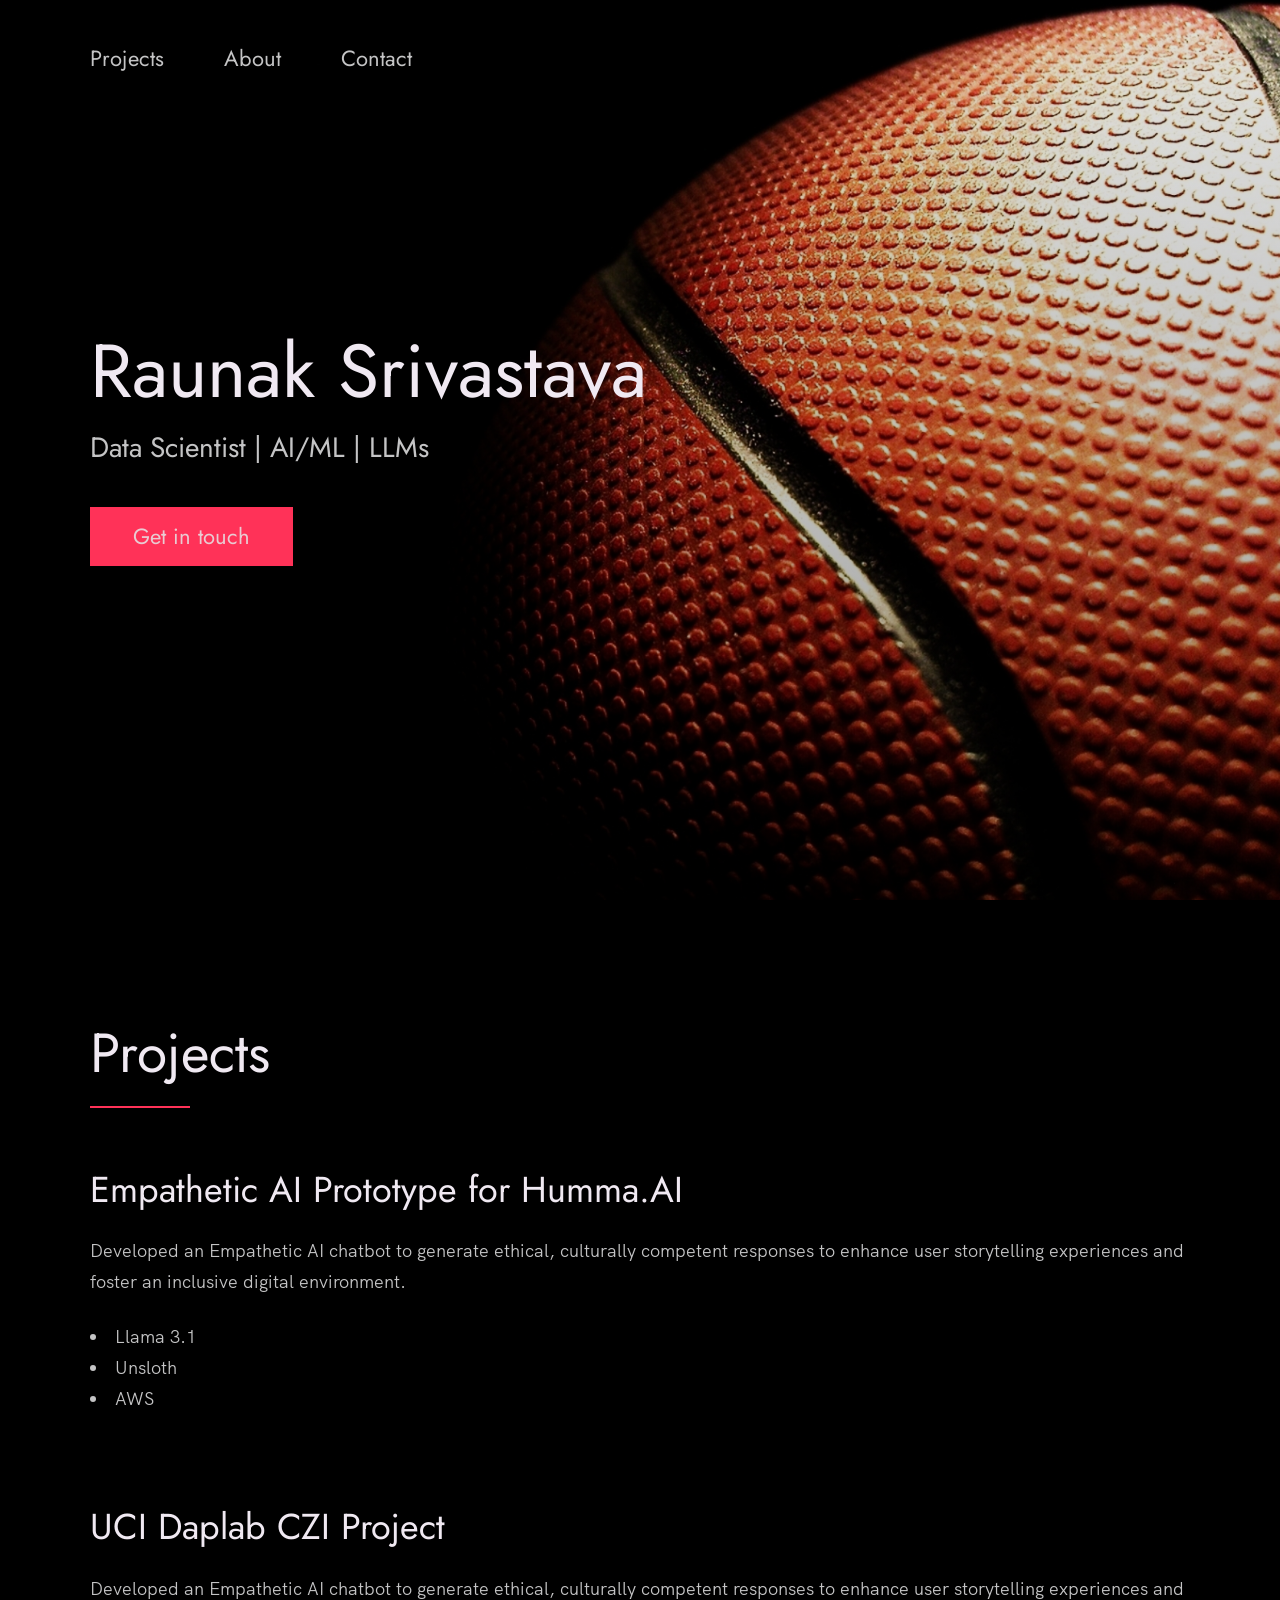
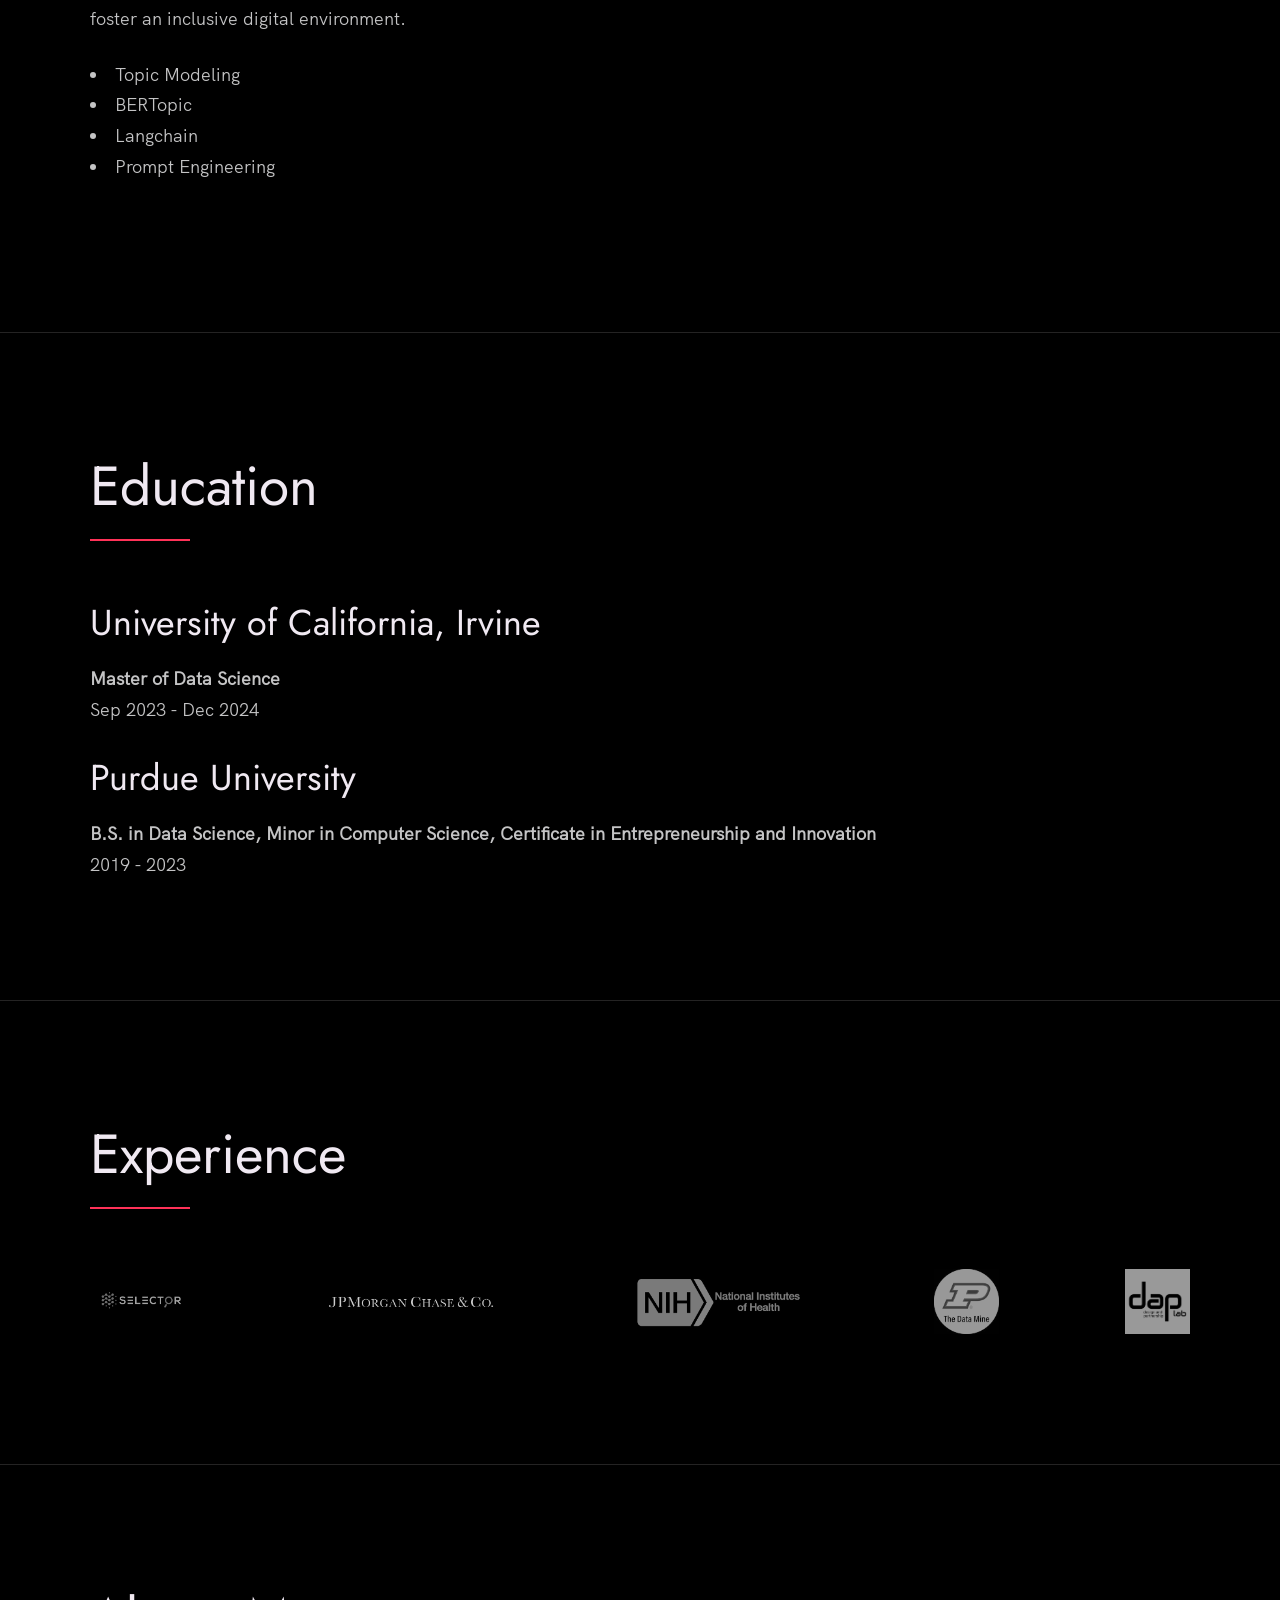
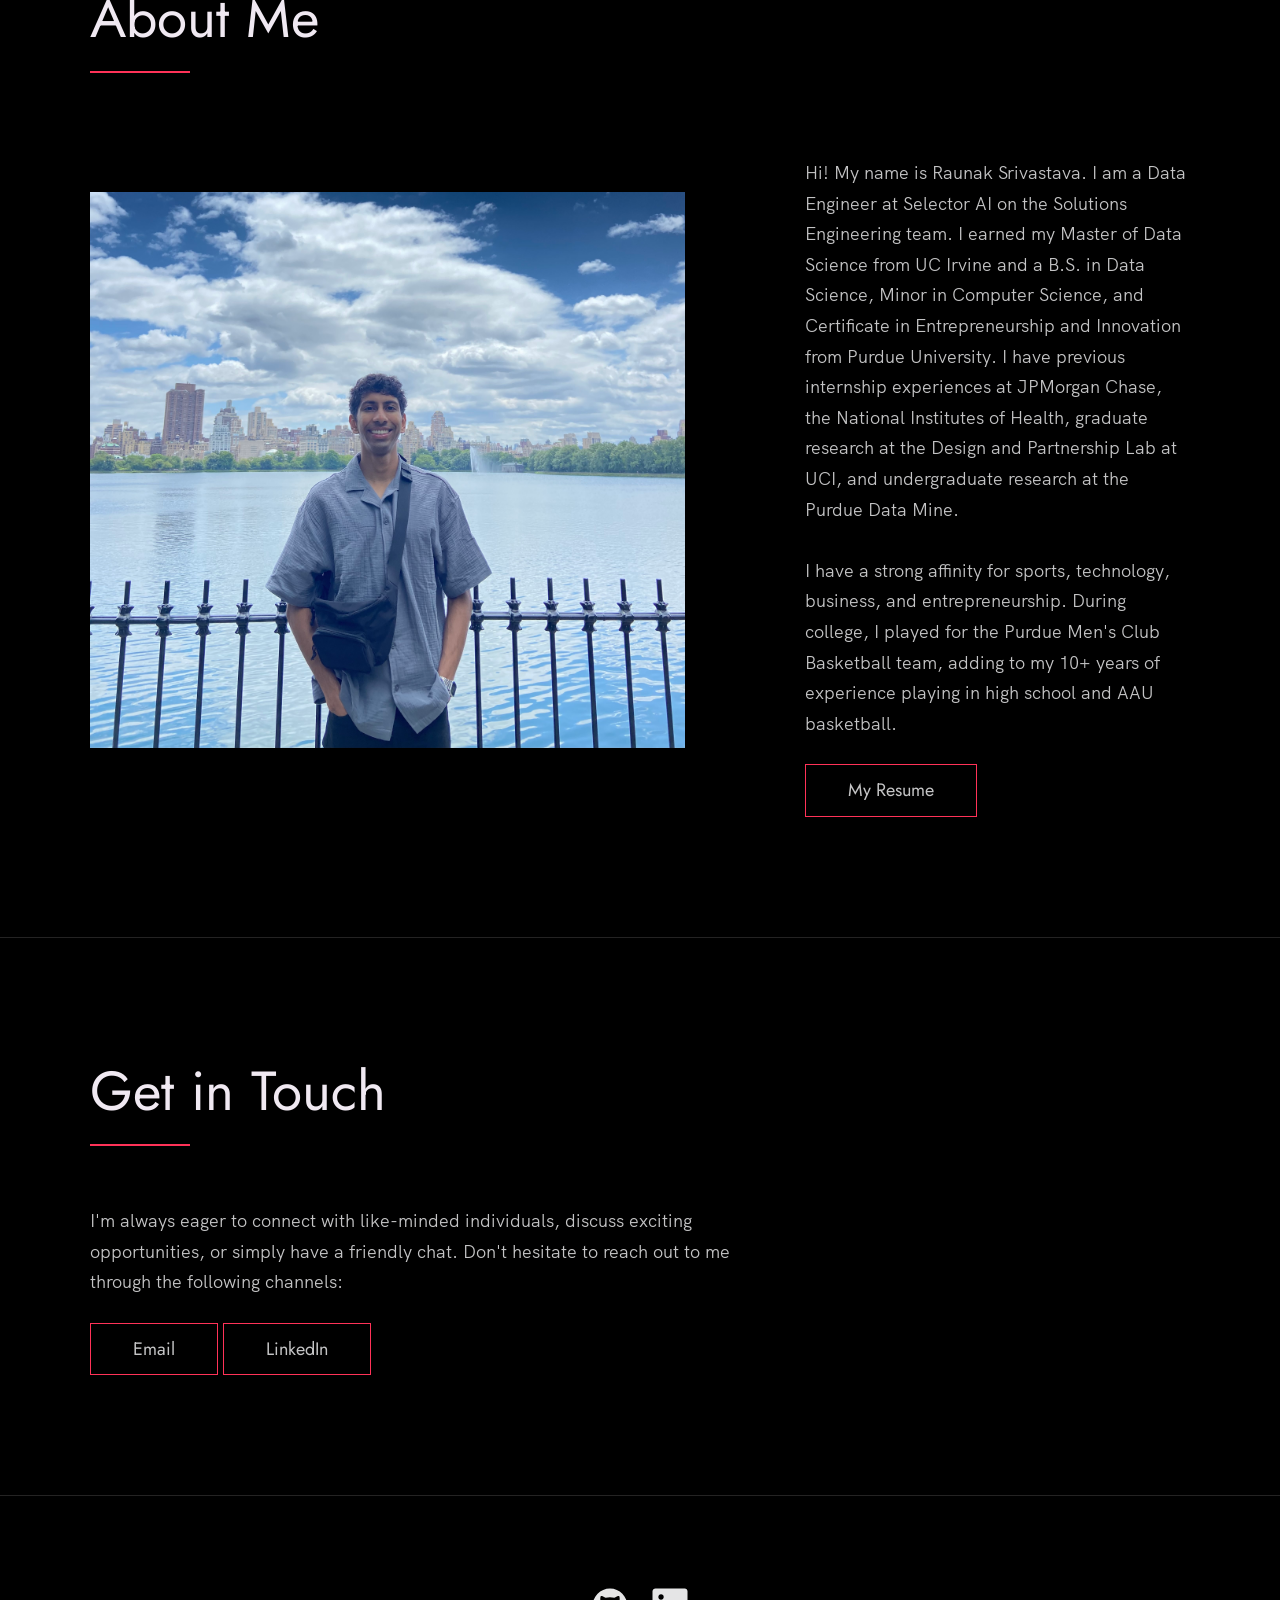
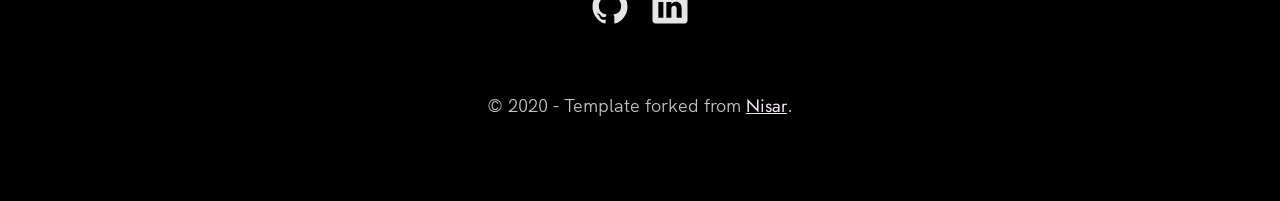
==== index.html @ fc8bb1bf "formatting" ====
<!DOCTYPE html>
<html lang="en">

<head>
  <meta charset="UTF-8" />
  <meta name="viewport" content="width=device-width, initial-scale=1.0" />
  <link rel="shortcut icon" type="image/png" href="./images/websitelogo.png" />

  <!-Put your site title here -->

  <title>
    Raunak Srivastava | Data Scientist
  </title>

  <meta name="description" content="Add small description of yourslef.">
  <!-- Add some coding keywords below, Ex: (React, CSS etc) -->
  <meta name="keywords" content="Put your name, skills and some coding keywords" />
  <link rel="stylesheet" href="index.css" />
</head>

<body>

  <!-- ***** Header ***** -->

  <header class="header" role="banner" id="top">
    <div class="row">
      <nav class="nav" role="navigation">
        <ul class="nav__items">
          <li class="nav__item">
            <a href="#projects" class="nav__link">Projects</a>
          </li>
          <li class="nav__item">
            <a href="#about" class="nav__link">About</a>
          </li>
          <li class="nav__item">
            <a href="#contact" class="nav__link">Contact</a>
          </li>
        </ul>
      </nav>
    </div>
    <div class="header__text-box row">
      <div class="header__text">
        <h1 class="heading-primary">
          <!-- Replace the following name with your name -->
          <span>Raunak Srivastava</span>
        </h1>
        <!-- Put a small paragraph about yourself -->
        <p>Data Scientist | AI/ML | LLMs</p>
        <a href="#contact" class="btn btn--pink">Get in touch</a>
      </div>
    </div>
  </header>

  <main role="main">

    <!-- ***** Projects ***** -->

    <section class="projects" id="projects">
      <div class="row">
        <h2>Projects</h2>
        <h3>Empathetic AI Prototype for Humma.AI</h3>
        <p>
          Developed an Empathetic AI chatbot to generate ethical, culturally competent responses 
          to enhance user storytelling experiences and foster an inclusive digital environment.
        </p>
        <ul class="work__list">
          <li>Llama 3.1</li>
          <li>Unsloth</li>
          <li>AWS</li>
        </ul>
        <br>
        <br>
        <h3>UCI Daplab CZI Project</h3>
        <p>
          Developed an Empathetic AI chatbot to generate ethical, culturally competent responses 
          to enhance user storytelling experiences and foster an inclusive digital environment.
        </p>
        <ul class="work__list">
          <li>Topic Modeling</li>
          <li>BERTopic</li>
          <li>Langchain</li>
          <li>Prompt Engineering</li>
        </ul>
      </div>
    </section>

        <!-- <div class="work__boxes">

          <!-- Each div with the work__box class is a project.
<!-- 
          <div class="work__box">
            <div class="work__text">
              <h3>Empathetic AI Prototype for Humma.AI</h3>
              <p>
                Extract and analyze themes in student survey responses using topic modeling in order for teachers to gain insight
                on student progress, develop targeted instructional strategies, and provide interdisciplinary learning opportunities.
                <br>
                <br>
                Partnership between UCI Design and Partnership Lab, Chan Zuckerberg Foundation, and the Anaheim Unified School District
              </p>
              <ul class="work__list">
                <li>Topic Modeling</li>
                <li>BERTopic</li>
                <li>Langchain</li>
                <li>Prompt Engineering</li>
              </ul>

              <div class="work__links">
                <a href="https://github.com/srivastavaraunak/creditcardfraudanalysis" target="_blank" class="link__text">
                  View<span>&rarr;</span>
                </a>
                <a href="https://github.com/srivastavaraunak/creditcardfraudanalysis" title="View Source Code" target="_blank">
                  <img src="./images/github.svg" class="work__code" alt="GitHub">
                </a>
              </div>
            </div>
            <div class="work__image-box">
              <a href="https://github.com/srivastavaraunak/creditcardfraudanalysis/blob/main/credit%20card%20fraud%20case%20study.pdf"
                 title="Click to View Full Case Study" target="_blank">
                <img src="./images/casestudy1.JPG" class="work__image" alt="Project 1" />
              </a>

            </div>
            <!-- <div class="work__image-box">
            </div>
          </div>

          <div class="work__box">
            <div class="work__text">
              <h3>UCI Daplab CZI Project</h3>
              <p>
                Extract and analyze themes in student survey responses using topic modeling in order for teachers to gain insight
                on student progress, develop targeted instructional strategies, and provide interdisciplinary learning opportunities.
                <br> Partnership between UCI Design and Partnership Lab, Chan Zuckerberg Foundation, and the Anaheim Unified School District
              </p>
              <ul class="work__list">
                <li>Topic Modeling</li>
                <li>BERTopic</li>
                <li>Langchain</li>
                <li>Prompt Engineering</li>
              </ul> -->
<!-- 
              <div class="work__links">
                <a href="https://github.com/srivastavaraunak/ecommercesentimentanalysis" class="link__text">
                  View<span>&rarr;</span>
                </a>
                <a href="https://github.com/srivastavaraunak/ecommercesentimentanalysis">
                  <img src="./images/github.svg" class="work__code" title="View Source Code" alt="GitHub">
                </a>
              </div>
            </div>
            <div class="work__image-box">
              <a href="https://github.com/srivastavaraunak/ecommercesentimentanalysis" title="Click to View Full Analysis" target="_blank">
                <img src="./images/ecommercedash.PNG" class="work__image" alt="Project 1" />
              </a>
            </div> -->
          <!-- </div>
        </div> 
      </div>
    </section>
  -->

    <!-- ***** Clients ***** -->

    <section class="education" id="education">
      <div class="row">
        <h2>Education</h2>
        <h3>
          University of California, Irvine
        </h3>
        <h4>Master of Data Science</h4>
        Sep 2023 - Dec 2024
        <br>
        <br>
        <h3>
          Purdue University
        </h3>
        <h4>B.S. in Data Science, Minor in Computer Science, Certificate in Entrepreneurship and Innovation</h4>
        2019 - 2023
      </div>
    </section>

    <!-- ***** Experience ***** -->

    <section class="experience" id="experience">
      <div class="row">
        <h2>Experience</h2>
        <div class="client__logos">
          <!-- Add logos of the clients or companies you'have worked with. -->
          <a href="https://www.selector.ai/" title="View Site" target="_blank">
            <img src="./images/Selector-Logo.png" class="client__logo" alt="Selector AI" />
          </a>

          <a href="https://www.jpmorganchase.com/" title="View Site" target="_blank">
            <img src="./images/jpmc.png" class="client__logo" alt="JPMorgan Chase" />
          </a>

          <a href="https://www.nih.gov/" title="View Site" target="_blank">
            <img src="./images/nih.jpg" class="client__logo" alt="NIH" />
          </a>

          <a href="https://datamine.purdue.edu/" title="View Site" target="_blank">
            <img src="./images/dataminepurdue_logo.jfif" class="client__logo" alt="Purdue Data Mine" />
          </a>

          <a href="https://www.daplab.education.uci.edu/" title="View Site" target="_blank">
            <img src="./images/daplab_blue.png" class="client__logo" alt="daplab" />
          </a>
        </div>
      </div>
    </section>

    <!-- ***** About ***** -->

    <section class="about" id="about">
      <div class="row">
        <h2>About Me</h2>
        <div class="about__content">
          <div class="about__text">
            <!-- Replace the below paragraph with info about yourself -->
            <p>
              Hi! My name is Raunak Srivastava. I am a Data Engineer at Selector AI on the Solutions Engineering team.
              I earned my Master of Data Science from UC Irvine and a B.S. in Data Science, Minor in Computer Science,
              and Certificate in Entrepreneurship and Innovation from Purdue University. I have previous internship experiences at JPMorgan Chase, the
              National Institutes of Health, graduate research at the Design and Partnership Lab at UCI, and undergraduate research at the Purdue Data Mine. <br><br> 
              I have a strong affinity for sports, technology, business, and entrepreneurship. 
              During college, I played for the Purdue Men's Club Basketball team, adding to my 10+ years of experience playing in high school and AAU basketball.
            </p>
            <!-- Provide a link to your resume -->
            <a href="./images/raunaksrivastavaresume.pdf" class="btn">My Resume</a>
          </div>

          <div class="about__photo-container">
            <!-- Add a nice photo of yourself -->
            <img class="about__photo" src="./images/IMG_1564 (1).jpg" alt="" />
          </div>
        </div>
      </div>
    </section>
  </main>

  <!-- ***** Contact ***** -->

  <section class="contact" id="contact">
    <div class="row">
      <h2>Get in Touch</h2>
      <div class="contact__info">
        <p>
          I'm always eager to connect with like-minded individuals, discuss exciting opportunities, or simply have a friendly chat.
          Don't hesitate to reach out to me through the following channels:
        </p>
        <!-- Replace the email with yours -->
        <a href="mailto:raunaksrivastava001@gmail.com" title="raunaksrivastava001@gmail.com" class="btn">Email</a>
        <a href="https://www.linkedin.com/in/srivastavaraunak/" class="btn">LinkedIn</a>
      </div>
    </div>
  </section>

  <!-- ***** Footer ***** -->

  <footer role="contentinfo" class="footer">
    <div class="row">
      <!-- Update the links to point to your accounts -->
      <ul class="footer__social-links">
        <li class="footer__social-link-item">
          <a href="https://github.com/srivastavaraunak" title="Link to Github Profile">
            <img src="./images/github.svg" class="footer__social-image" alt="Github">
          </a>
        </li>
        <li class="footer__social-link-item">
          <a href="https://www.linkedin.com/in/srivastavaraunak/">
            <img src="./images/linkedin.svg" title="Link to Linkedin Profile" class="footer__social-image" alt="Linkedin">
          </a>
        </li>
      </ul>

      <!-- If you give me some credit by keeping the below paragraph, will be huge for me 😊 Thanks. -->
      <p>
        &copy; 2020 - Template forked from <a href="https://nisar.dev" class="link">Nisar</a>.
      </p>
      <div class="footer__github-buttons">
        <iframe
          src="https://ghbtns.com/github-btn.html?user=nisarhassan12&repo=portfolio-template&type=watch&count=true"
          frameborder="0" scrolling="0" width="170" height="20" title="Watch Portfolio Template on GitHub">
        </iframe>
      </div>
    </div>
  </footer>

  <a href="#top" class="back-to-top" title="Back to Top">
    <img src="./images/arrow-up.svg" alt="Back to Top" class="back-to-top__image"/>
  </a>
  <script src="./index.js"></script>
</body>

</html>
---- index.css ----
/* --------------------------------------- */
/* ----- Basic Setup ----- */
/* --------------------------------------- */

@font-face {
    font-family: 'Hk Grotesk';
    font-style: normal;
    font-weight: 400;
    src: url('./fonts/HKGrotesk-Regular.woff') format('woff');
}

@font-face {
    font-family: 'Jost';
    font-style: normal;
    font-weight: 400;
    src: url('./fonts/Jost-Regular.ttf') format('woff');
}

* {
    margin: 0;
    padding: 0;
    box-sizing: inherit;
}

:root {
    --font-size-small: 1.8rem;
    --font-size-normal: 2.2rem;
    --font-size-medium: 2.8rem;
    --font-size-medium-1: 3.6rem;
    --font-size-large: 5.5rem;
    --font-size-huge: 7.5rem;
    --font-stack: 'Hk Grotesk', sans-serif;

    --line-height-normal: 1.7;
    --line-height-small: 1.2;

    --black: #000;
    --pink: #ff3258;
    --white: #f0e9f2;
    --white-1: #e5e5e6da;


    --container-max-width: 1180px;
    --container-normal-width: 800px;
    --container-medium-width: 700px; 
    --container-small-width: 500px;

    --gutter-huge: 12rem;
    --gutter-medium: 6rem;
    --gutter-normal: 3rem;
    --gutter-small-1: 2.5rem;
    --gutter-small: 2rem;

    --border-light: 1px solid rgb(36, 35, 35);
}

html {
    font-size: 62.5%; /* (16/10)*100 = 62.5% => 1rem = 10px */
    box-sizing: border-box;
    scroll-behavior: smooth;
}

@media(max-width: 1000px) {
    html {
        font-size: 52%;
    }
}

body {
    font-size: var(--font-size-small);
    font-family: var(--font-stack);
    font-weight: 400;
    color: var(--white-1);
    line-height: var(--line-height-normal);
    background: var(--black);
    overflow-x: hidden;
}

.row {
    max-width: var(--container-max-width);
    margin: 0 auto;
}

@media(max-width: 1340px) {
    .row {
        max-width: 1100px;
    }
}

@media(max-width: 1240px) {
    .row {
        padding: 0 var(--gutter-medium);
    }
}

@media(max-width: 600px) {
    .row {
        padding: 0 var(--gutter-normal);
    }
}

@media(max-width: 600px) {
    .row {
        padding: 0 var(--gutter-small);
    }
}

section {
    padding: var(--gutter-huge) 0;
    border-bottom: var(--border-light);
}

img {
    object-fit: contain;
    max-width: 100%;
}

/* --------------------------------------- */
/* ----- Headlines and Paragraphs ----- */
/* --------------------------------------- */

h1,
h2,
h3 {
    font-family: 'Jost', sans-serif;
    font-weight: 400;
    line-height: var(--line-height-small);
    color: var(--white);
}

.heading-primary {
    line-height: 1;
    font-size: var(--font-size-huge);
    font-weight: 400;
}

@media(max-width: 900px) {
    .heading-primary {
        font-size: 6.5rem;
    }
}

h2 {
    font-size: var(--font-size-large);
    margin-bottom: var(--gutter-medium);
}

h2::after {
    content: '';
    display: block;
    height: 2px;
    width: 10rem;
    background: var(--pink);
    margin: var(--gutter-small) 0;
}

h3 {
    font-size: var(--font-size-medium-1);
    margin-bottom: var(--gutter-small);
}

@media(max-width: 500px) {
    .heading-primary {
        font-size: var(--font-size-large);
    }

    h2 {
        font-size: var(--font-size-medium-1);
    }

    h3 {
        font-size: var(--font-size-medium);
    }
}

p {
    margin: var(--gutter-small-1) 0;
}

@media(max-width: 900px) {
    p { 
        max-width: var(--container-small-width);
    }
}

/* --------------------------------------- */
/* ----- Buttons and Links ----- */
/* --------------------------------------- */

a {
    color: var(--white);
    font-weight: 400;
    font-family: 'Jost', sans-serif;
    transition: all .2s;
    outline: 2px solid transparent;
}

::-moz-focus-inner {
    border: 0;
}

button:focus,
a:focus {
    outline: 2px solid var(--pink);
}

body:not(.user-is-tabbing) button:focus,
body:not(.user-is-tabbing) a:focus {
    outline: none;
}

.link:hover {
    color: var(--pink);
}

.btn {
    position: relative;
    display: inline-block;
    padding: 1rem 4.2rem;
    text-decoration: none;
    color: inherit;
    border: 1px solid  var(--pink);
    font-weight: 400;
}

.btn:focus {
    outline: none;
}

.btn::after {
    content: '';
    display: block;
    position: absolute;
    top: 0;
    left: 0;
    right: 100%;
    background: var(--white);
    height: 100%;
    z-index: -1;
    transition: all 0.2s cubic-bezier(1, 0.68, 0.16, 0.9);
}

.btn:hover::after,
.btn:focus::after {
    right: 0;
    background: var(--pink);
}

.btn--pink {
    background: var(--pink);
    transition: all 0.2s;
}

.btn--pink::after {
    display: none;
}

.btn--pink:hover,
.btn--pink:focus {
    background: transparent;
}

.link__text {
    position: relative;
    display: inline-block;
    padding: .6rem;
    color: inherit;
    text-decoration: none;
    border-bottom: 1px solid var(--pink);
}

.link__text::after {
    content: '';
    display: block;
    position: absolute;
    top: 0;
    left: 0;
    right: 100%;
    background: var(--white);
    height: 100%;
    z-index: -1;
    transition: all 0.2s cubic-bezier(1, 0.68, 0.16, 0.9);
}

.link__text:focus {
    outline: none;
}

.link__text:hover::after,
.link__text:focus:after {
    right: 0;
    background: var(--pink);
}

.link__text span {
    padding-left: 1rem;
    font-family: sans-serif;
}

/* ----- Back to Top ----- */

.back-to-top {
    position: fixed;
    bottom: 4rem;
    right: 4rem;
    display: flex;
    justify-content: center;
    align-items: center;
    height: 5.5rem;
    width: 5.5rem;
    background-color: var(--pink);
    border-radius: 50%;
    z-index: 10;
    visibility: hidden;
    transition: all .4s;
}

.back-to-top__image {
    height: 70%;
}

@media(max-width: 900px) {
    .back-to-top {
        right: 2rem;
    }
}

@media(max-width: 500px) {
    .back-to-top {
        right: 1rem;
    }
}

/* --------------------------------------- */
/* ----- Navigation ----- */
/* --------------------------------------- */

.nav {
    display: flex;
    justify-content: space-between;
    align-items: center;
    padding: var(--gutter-normal) 0;
}

.nav__items {
    display: flex;
    list-style: none;
}

.nav__item:not(:last-child) {
    margin-right: var(--gutter-medium);
}

@media(max-width: 500px) {
    .nav {
        justify-content: center;
    }
}

@media(max-width: 400px) {
    .nav__item:not(:last-child) {
        margin-right: var(--gutter-normal);
    }
}

@media(max-width: 300px) {
    .nav {
        font-size: var(--font-size-small);
    }
}

.nav__link {
    position: relative;
    display: inline-block;
    padding: 1rem 0;
    text-decoration: none;
    color: inherit;
    transition: all .2s;
}

.nav__link::after {
    content: '';
    position: absolute;
    bottom: 0;
    left: 0;
    right: 100%;
    display: inline-block;
    height: 1rem;
    background: var(--white);
    transition: all 0.25s cubic-bezier(1, 0.68, 0.16, 0.9);
}

.nav__link:hover {
    color: var(--pink);
}

.nav__link:hover::after {
    right: 0;
    height: 2px;
    background: var(--pink);
}

/* --------------------------------------- */
/* ----- Header ----- */
/* --------------------------------------- */

.header {
    background: linear-gradient(rgba(0,0,0, .1), rgba(0,0,0, .4)), 
        url('./images/basketball.PNG');
    height: 100vh;
    background-size: cover;
    background-position: center;
    background-attachment: fixed;
    font-size: var(--font-size-normal);
}

.header__text {
    position: absolute;
    top: 50%;
    transform: translateY(-50%);
}

.header__text p {
    margin: 1.5rem 0 3.5rem;
    max-width: var(--container-medium-width);
    font-family: 'Jost', sans-serif;
    font-size: var(--font-size-medium);
}

@media(max-width: 500px) {
    .header {
        text-align: center;
    }

    .header__text p {
        transform: scale(.8);
    }
}

/* --------------------------------------- */
/* ----- Work ----- */
/* --------------------------------------- */

.work__box {
    display: flex;
    align-items: center;
}

@media(max-width: 900px) {
    .work__box {
        align-items: initial;
        flex-direction: column-reverse;
    }
}

.work__box:not(:last-child) {
    margin-bottom: 25rem;
}

@media(max-width: 500px) {
    .work__box:not(:last-child) {
        margin-bottom: 20rem;
    }
}

.work__links {
    display: flex;
    align-items: center;
}

.work__text {
    flex: 0 0 30%;
}

.work__list {
    /* list-style-type: square; */
    list-style-position: inside;
    margin-bottom: var(--gutter-normal);
}

.work__code {
    display: block;
    height: 3rem;
    margin-left: var(--gutter-normal);
    transition: all .3s;
}

.work__code:hover {
    transform: scale(1.2);
}

.work__image-box {
    margin-bottom: var(--gutter-normal);
}

@media(min-width: 901px) {
    .work__image-box {
        flex: 1;
        margin: 0 0 0 10rem;
    }
}

@media(max-width: 900px) {
    .work__code {
        height: 4rem;
    }
}

/* --------------------------------------- */
/* ----- Clients ----- */
/* --------------------------------------- */

.client__logos {
    display: flex;
    justify-content: space-between;
    filter: invert(100%) grayscale(100%) opacity(.8);
}

.client__logo {
    height: 6.5rem;
    max-width: 18rem;
}

@media(max-width: 1240px) {
    .client__logos {
        overflow-x: scroll;
        padding: var(--gutter-normal);
    }

    .client__logo:not(:last-of-type) {
        margin-right: var(--gutter-medium);
    }
}

/* --------------------------------------- */
/* ----- About ----- */
/* --------------------------------------- */

.about__content {
    display: flex;
    flex-direction: row-reverse;
    align-items: center;
}

@media(max-width: 900px) {
    .about__content {
        flex-direction: column-reverse;
        align-items: initial;
    }
}

.about__photo-container {
    margin-bottom: var(--gutter-normal);
}

@media(min-width: 901px) {
    .about__text {
        flex: 0 0 35%;
    }
    
    .about__photo-container {
        flex: 1;
        margin: 0 var(--gutter-huge) 0 0;
    }
}

/* --------------------------------------- */
/* ----- Contact ----- */
/* --------------------------------------- */

.contact__info {
    max-width: var(--container-medium-width);
}

/* --------------------------------------- */
/* ----- Footer ----- */
/* --------------------------------------- */

.footer {
    text-align: center;
    padding: var(--gutter-medium) 0 var(--gutter-normal);
}

.footer__social-links {
    display: flex;
    justify-content: center;
    padding: var(--gutter-normal) 0;
    list-style: none;
}

.footer__social-link-item:not(:last-of-type) {
    margin-right: var(--gutter-small);
}

.footer__social-image {
    height: 4rem;
}

.footer__github-buttons {
    display: flex;
    justify-content: center;
}

.footer__github-buttons iframe {
    height: 2.5rem;
    width: 84px;
    transform: translateY(3px);
}

@media(max-width: 500px) {
    .footer {
        padding: var(--gutter-medium) 0;
    } 
}
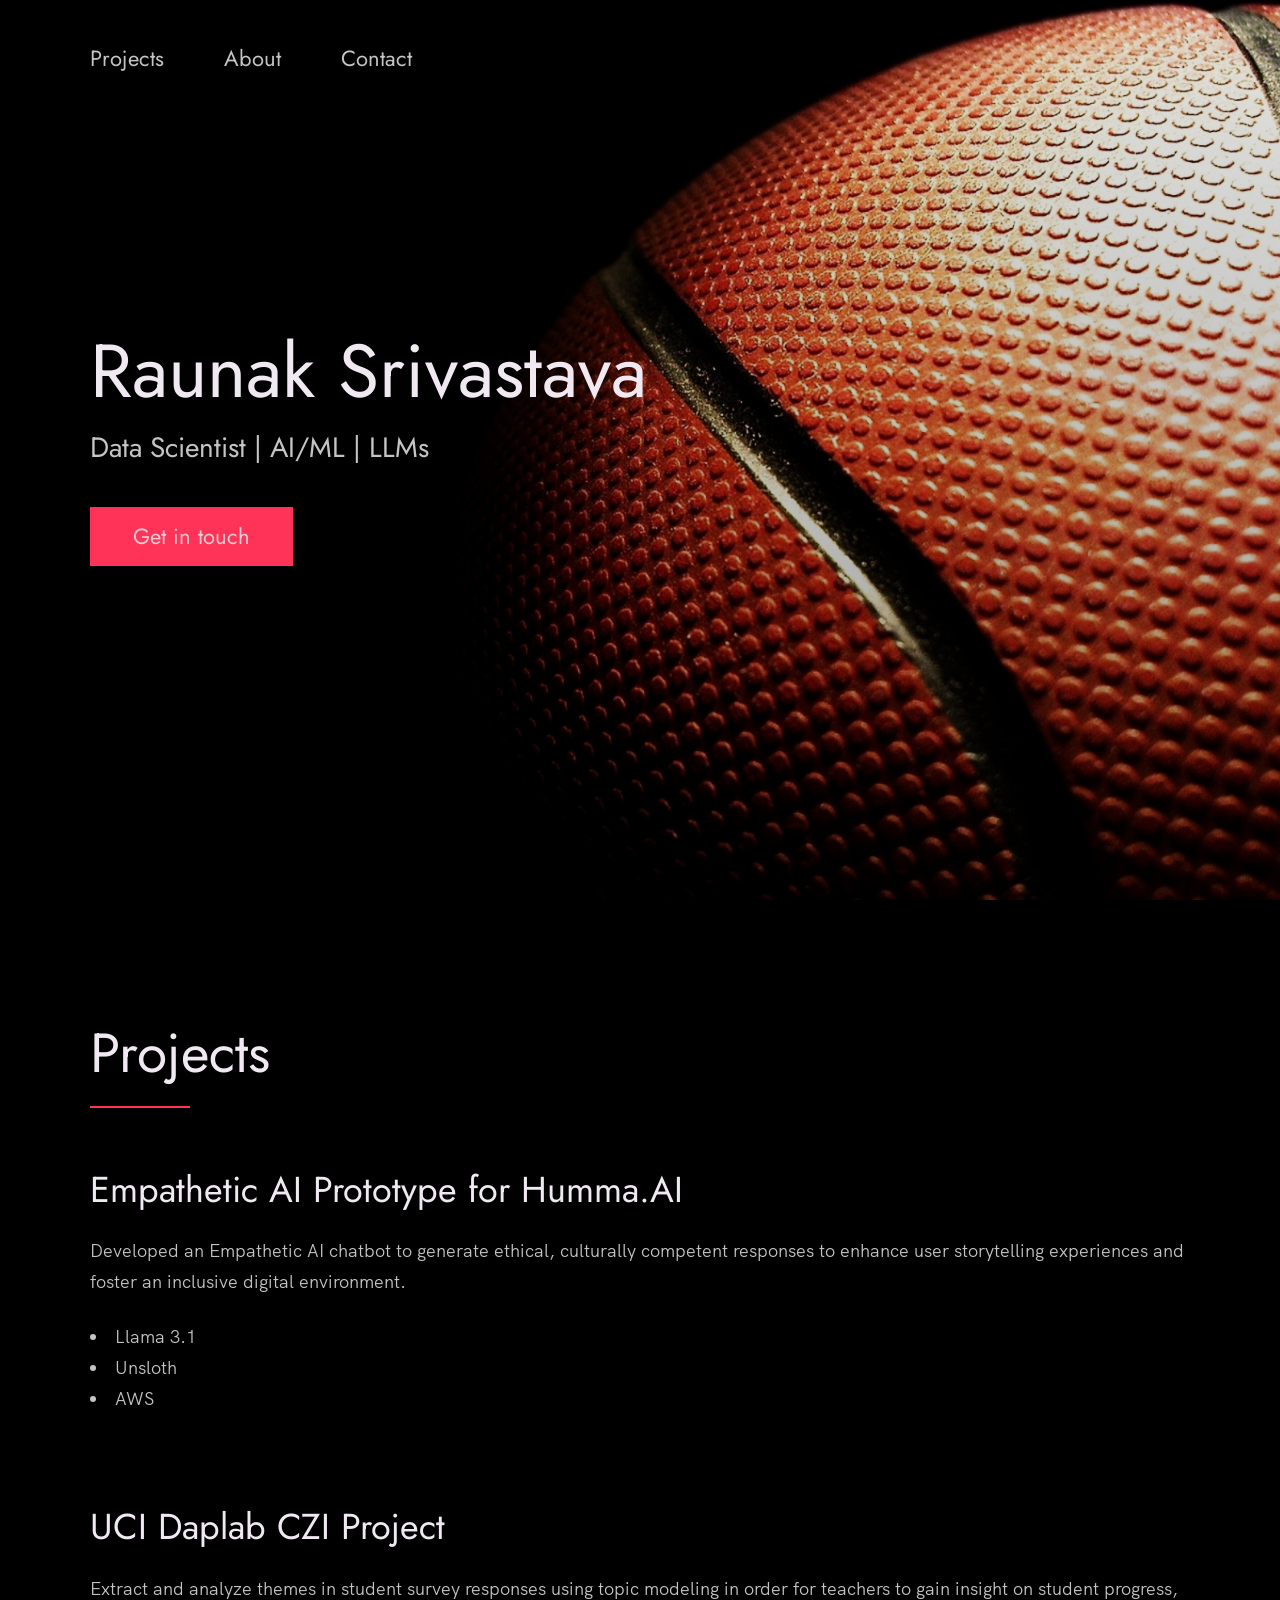
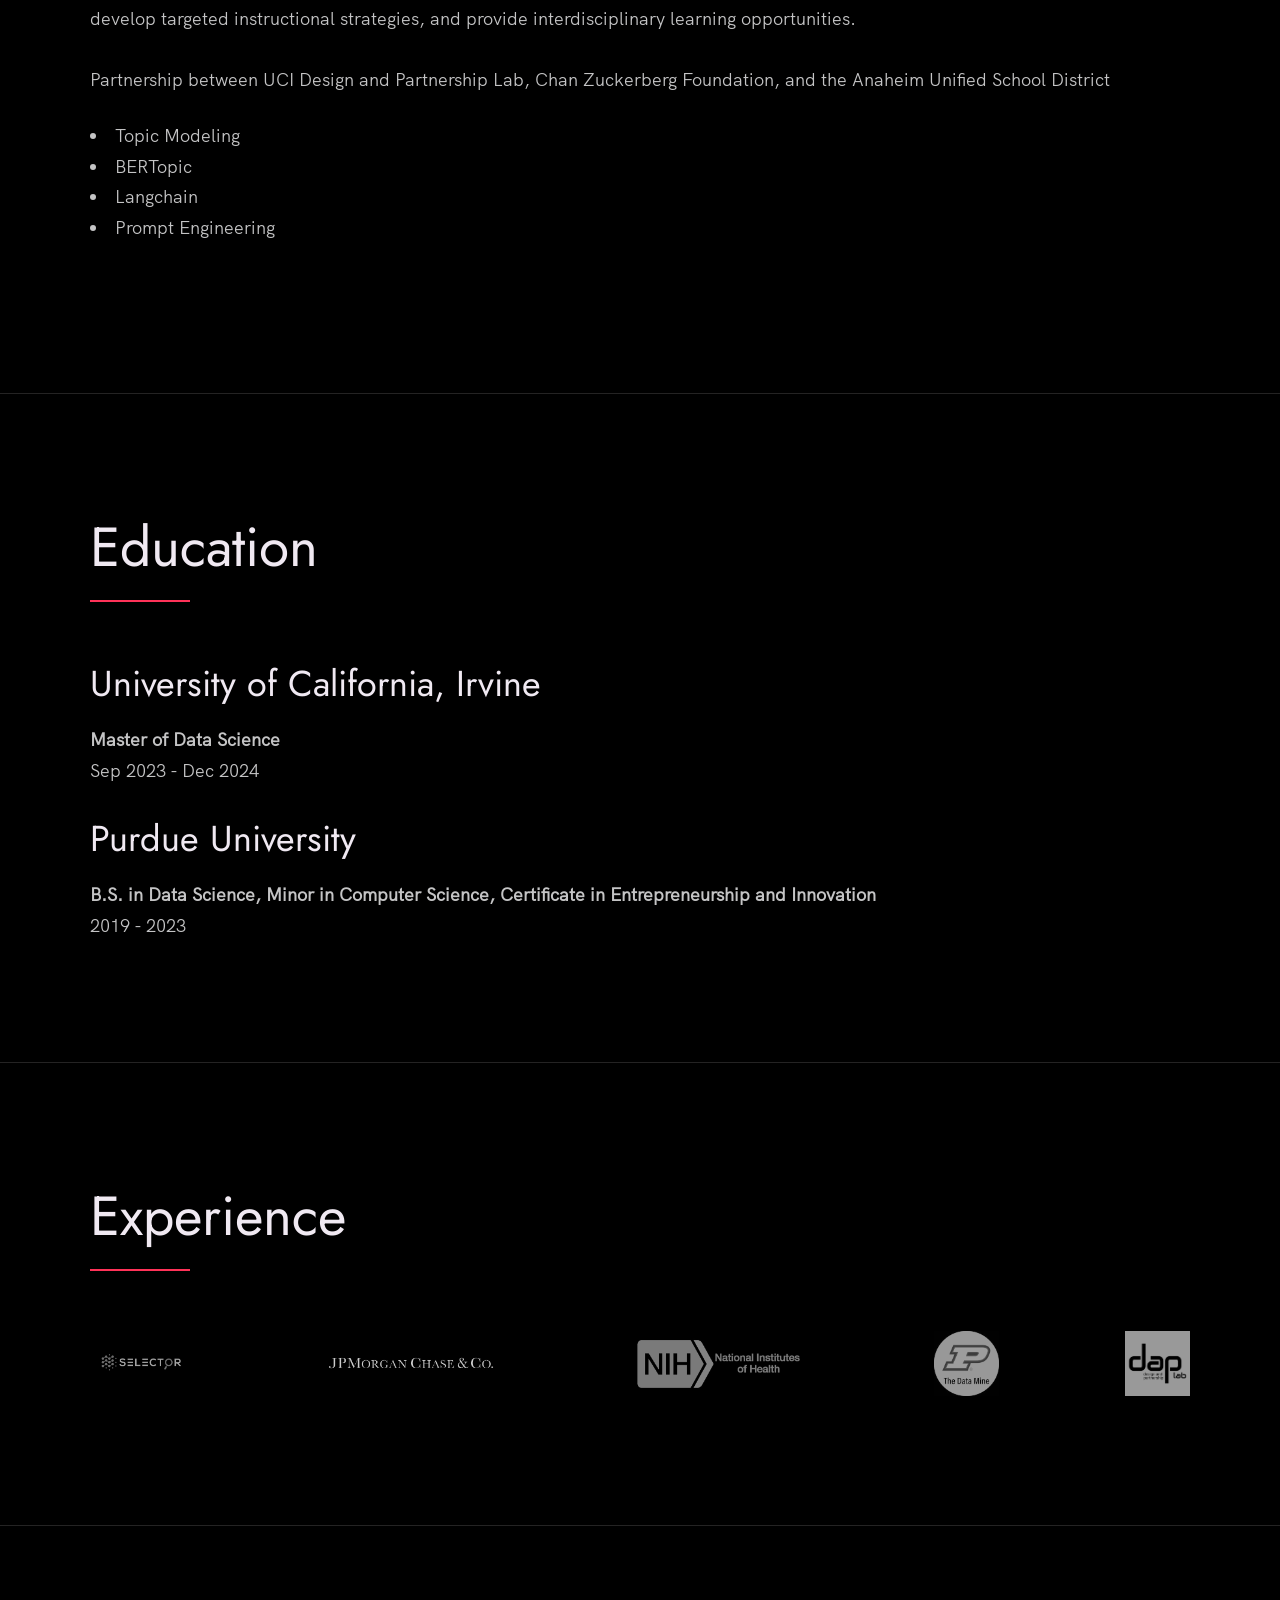
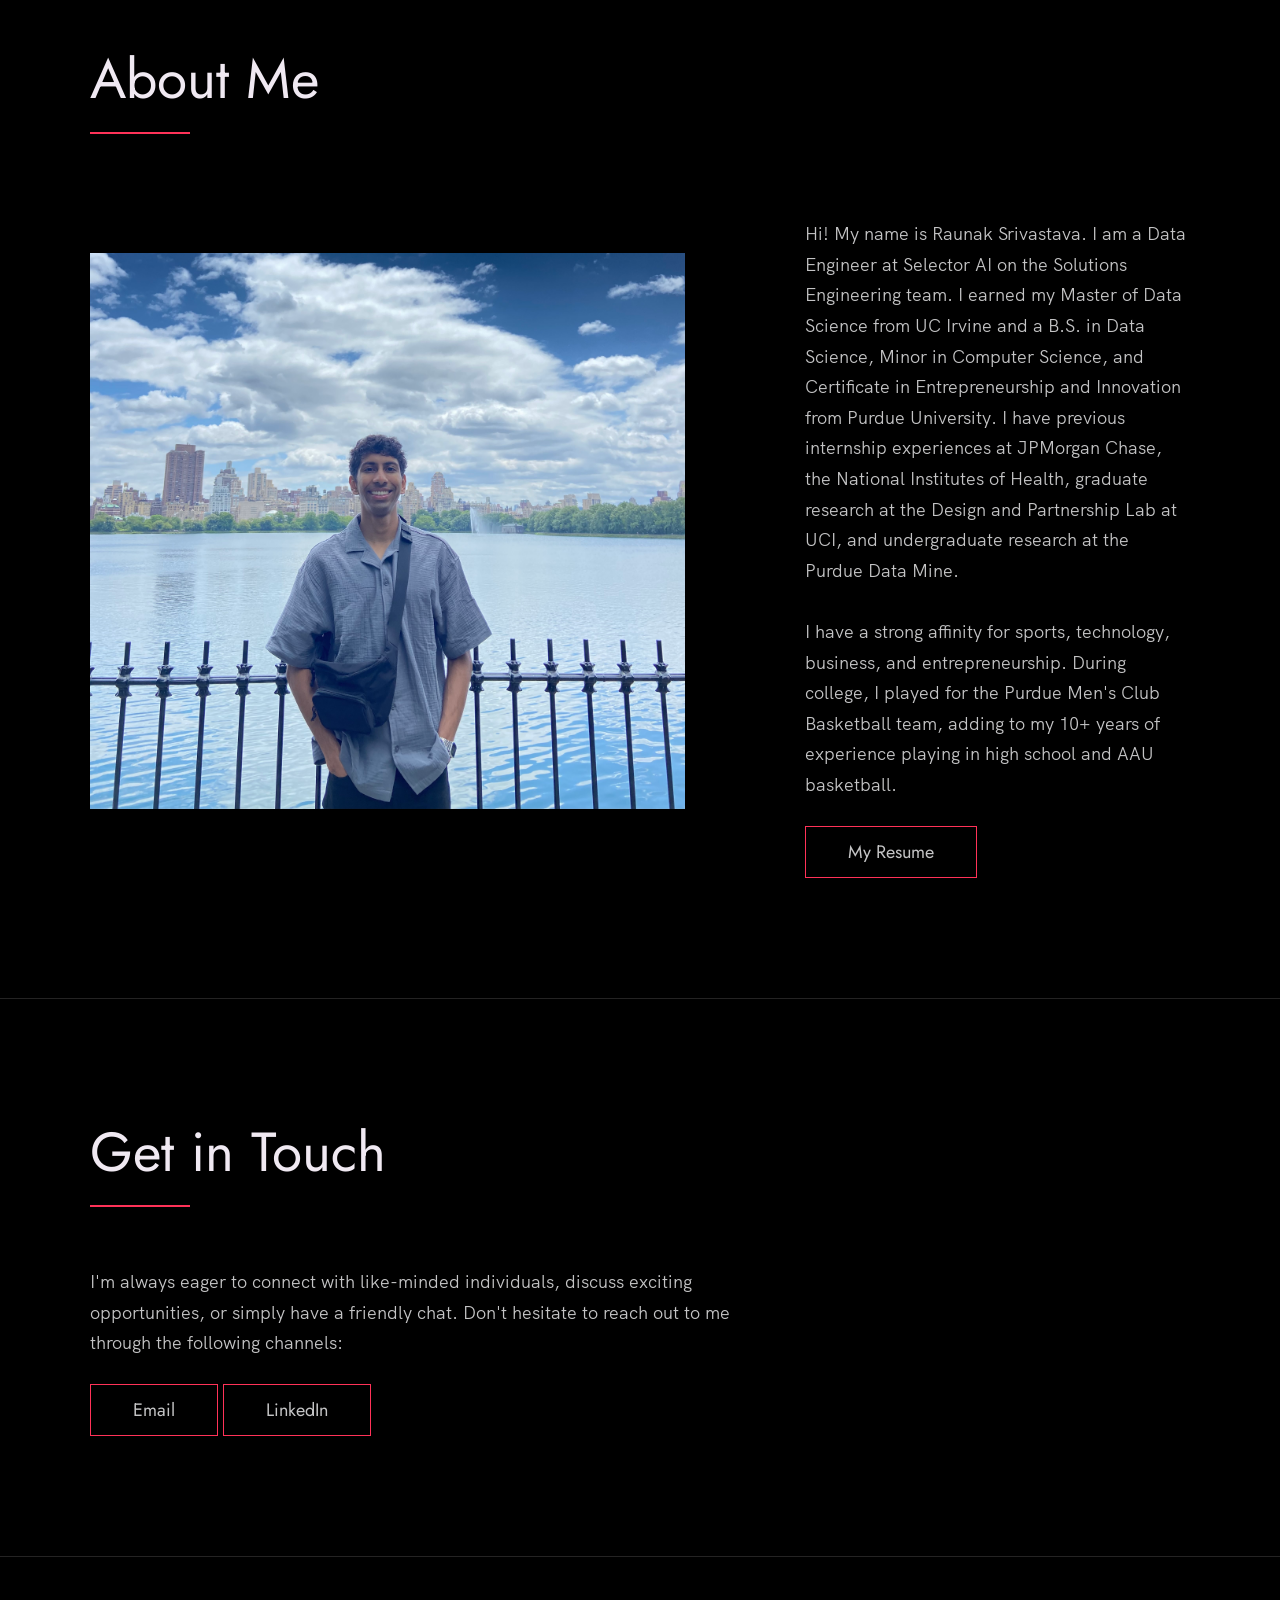
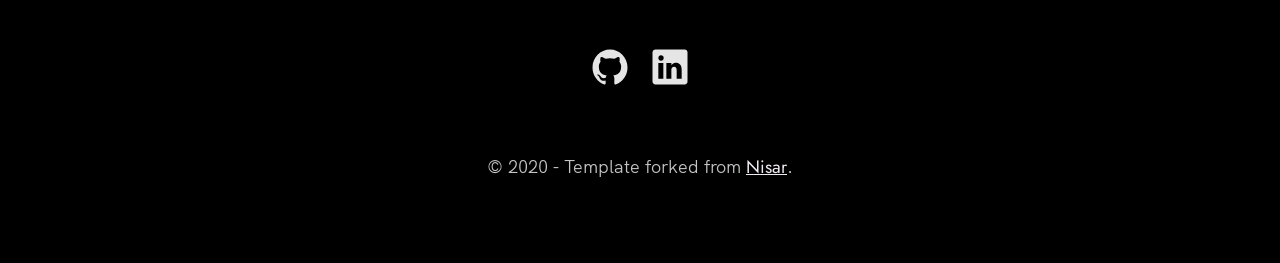
==== commit b4c19bfe: "daplab description" ====
--- a/index.html
+++ b/index.html
@@ -72,8 +72,11 @@
         <br>
         <h3>UCI Daplab CZI Project</h3>
         <p>
-          Developed an Empathetic AI chatbot to generate ethical, culturally competent responses 
-          to enhance user storytelling experiences and foster an inclusive digital environment.
+          Extract and analyze themes in student survey responses using topic modeling in order for teachers to gain insight
+          on student progress, develop targeted instructional strategies, and provide interdisciplinary learning opportunities.
+          <br>
+          <br>
+          Partnership between UCI Design and Partnership Lab, Chan Zuckerberg Foundation, and the Anaheim Unified School District
         </p>
         <ul class="work__list">
           <li>Topic Modeling</li>
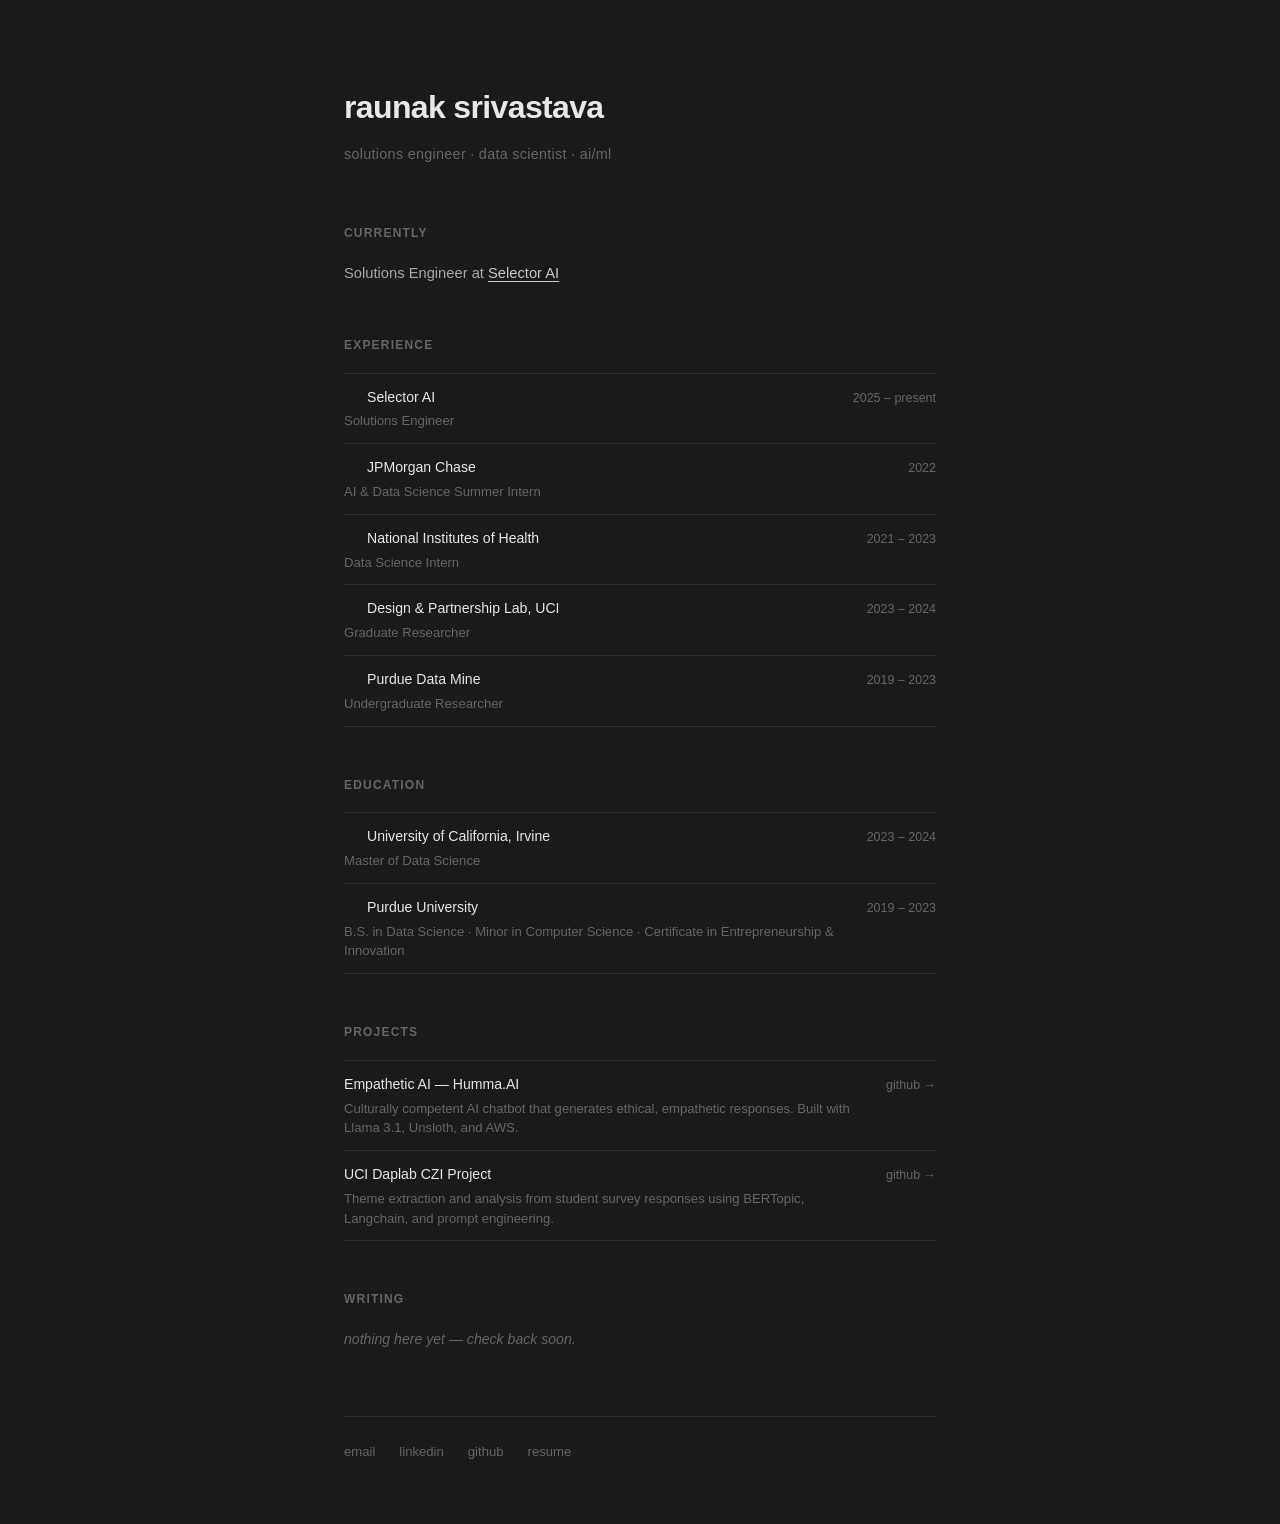
==== commit 057b9ae9: "initial commit" ====
--- a/index.html
+++ b/index.html
@@ -1,299 +1,147 @@
 <!DOCTYPE html>
 <html lang="en">
-
 <head>
   <meta charset="UTF-8" />
   <meta name="viewport" content="width=device-width, initial-scale=1.0" />
-  <link rel="shortcut icon" type="image/png" href="./images/websitelogo.png" />
+  <title>Raunak Srivastava</title>
+  <link rel="stylesheet" href="style.css" />
+</head>
+<body>
+  <main>
 
-  <!-Put your site title here -->
-
-  <title>
-    Raunak Srivastava | Data Scientist
-  </title>
-
-  <meta name="description" content="Add small description of yourslef.">
-  <!-- Add some coding keywords below, Ex: (React, CSS etc) -->
-  <meta name="keywords" content="Put your name, skills and some coding keywords" />
-  <link rel="stylesheet" href="index.css" />
-</head>
-
-<body>
-
-  <!-- ***** Header ***** -->
-
-  <header class="header" role="banner" id="top">
-    <div class="row">
-      <nav class="nav" role="navigation">
-        <ul class="nav__items">
-          <li class="nav__item">
-            <a href="#projects" class="nav__link">Projects</a>
-          </li>
-          <li class="nav__item">
-            <a href="#about" class="nav__link">About</a>
-          </li>
-          <li class="nav__item">
-            <a href="#contact" class="nav__link">Contact</a>
-          </li>
-        </ul>
-      </nav>
-    </div>
-    <div class="header__text-box row">
-      <div class="header__text">
-        <h1 class="heading-primary">
-          <!-- Replace the following name with your name -->
-          <span>Raunak Srivastava</span>
-        </h1>
-        <!-- Put a small paragraph about yourself -->
-        <p>Data Scientist | AI/ML | LLMs</p>
-        <a href="#contact" class="btn btn--pink">Get in touch</a>
-      </div>
-    </div>
-  </header>
-
-  <main role="main">
-
-    <!-- ***** Projects ***** -->
-
-    <section class="projects" id="projects">
-      <div class="row">
-        <h2>Projects</h2>
-        <h3>Empathetic AI Prototype for Humma.AI</h3>
-        <p>
-          Developed an Empathetic AI chatbot to generate ethical, culturally competent responses 
-          to enhance user storytelling experiences and foster an inclusive digital environment.
-        </p>
-        <ul class="work__list">
-          <li>Llama 3.1</li>
-          <li>Unsloth</li>
-          <li>AWS</li>
-        </ul>
-        <br>
-        <br>
-        <h3>UCI Daplab CZI Project</h3>
-        <p>
-          Extract and analyze themes in student survey responses using topic modeling in order for teachers to gain insight
-          on student progress, develop targeted instructional strategies, and provide interdisciplinary learning opportunities.
-          <br>
-          <br>
-          Partnership between UCI Design and Partnership Lab, Chan Zuckerberg Foundation, and the Anaheim Unified School District
-        </p>
-        <ul class="work__list">
-          <li>Topic Modeling</li>
-          <li>BERTopic</li>
-          <li>Langchain</li>
-          <li>Prompt Engineering</li>
-        </ul>
-      </div>
+    <section class="hero">
+      <h1>raunak srivastava</h1>
+      <p class="tagline">solutions engineer &middot; data scientist &middot; ai/ml</p>
     </section>
 
-        <!-- <div class="work__boxes">
-
-          <!-- Each div with the work__box class is a project.
-<!-- 
-          <div class="work__box">
-            <div class="work__text">
-              <h3>Empathetic AI Prototype for Humma.AI</h3>
-              <p>
-                Extract and analyze themes in student survey responses using topic modeling in order for teachers to gain insight
-                on student progress, develop targeted instructional strategies, and provide interdisciplinary learning opportunities.
-                <br>
-                <br>
-                Partnership between UCI Design and Partnership Lab, Chan Zuckerberg Foundation, and the Anaheim Unified School District
-              </p>
-              <ul class="work__list">
-                <li>Topic Modeling</li>
-                <li>BERTopic</li>
-                <li>Langchain</li>
-                <li>Prompt Engineering</li>
-              </ul>
-
-              <div class="work__links">
-                <a href="https://github.com/srivastavaraunak/creditcardfraudanalysis" target="_blank" class="link__text">
-                  View<span>&rarr;</span>
-                </a>
-                <a href="https://github.com/srivastavaraunak/creditcardfraudanalysis" title="View Source Code" target="_blank">
-                  <img src="./images/github.svg" class="work__code" alt="GitHub">
-                </a>
-              </div>
-            </div>
-            <div class="work__image-box">
-              <a href="https://github.com/srivastavaraunak/creditcardfraudanalysis/blob/main/credit%20card%20fraud%20case%20study.pdf"
-                 title="Click to View Full Case Study" target="_blank">
-                <img src="./images/casestudy1.JPG" class="work__image" alt="Project 1" />
-              </a>
-
-            </div>
-            <!-- <div class="work__image-box">
-            </div>
-          </div>
-
-          <div class="work__box">
-            <div class="work__text">
-              <h3>UCI Daplab CZI Project</h3>
-              <p>
-                Extract and analyze themes in student survey responses using topic modeling in order for teachers to gain insight
-                on student progress, develop targeted instructional strategies, and provide interdisciplinary learning opportunities.
-                <br> Partnership between UCI Design and Partnership Lab, Chan Zuckerberg Foundation, and the Anaheim Unified School District
-              </p>
-              <ul class="work__list">
-                <li>Topic Modeling</li>
-                <li>BERTopic</li>
-                <li>Langchain</li>
-                <li>Prompt Engineering</li>
-              </ul> -->
-<!-- 
-              <div class="work__links">
-                <a href="https://github.com/srivastavaraunak/ecommercesentimentanalysis" class="link__text">
-                  View<span>&rarr;</span>
-                </a>
-                <a href="https://github.com/srivastavaraunak/ecommercesentimentanalysis">
-                  <img src="./images/github.svg" class="work__code" title="View Source Code" alt="GitHub">
-                </a>
-              </div>
-            </div>
-            <div class="work__image-box">
-              <a href="https://github.com/srivastavaraunak/ecommercesentimentanalysis" title="Click to View Full Analysis" target="_blank">
-                <img src="./images/ecommercedash.PNG" class="work__image" alt="Project 1" />
-              </a>
-            </div> -->
-          <!-- </div>
-        </div> 
-      </div>
-    </section>
-  -->
-
-    <!-- ***** Clients ***** -->
-
-    <section class="education" id="education">
-      <div class="row">
-        <h2>Education</h2>
-        <h3>
-          University of California, Irvine
-        </h3>
-        <h4>Master of Data Science</h4>
-        Sep 2023 - Dec 2024
-        <br>
-        <br>
-        <h3>
-          Purdue University
-        </h3>
-        <h4>B.S. in Data Science, Minor in Computer Science, Certificate in Entrepreneurship and Innovation</h4>
-        2019 - 2023
-      </div>
+    <section class="block">
+      <p class="label">currently</p>
+      <p>
+        Solutions Engineer at <a href="https://selector.ai" target="_blank">Selector AI</a>
+      </p>
     </section>
 
-    <!-- ***** Experience ***** -->
-
-    <section class="experience" id="experience">
-      <div class="row">
-        <h2>Experience</h2>
-        <div class="client__logos">
-          <!-- Add logos of the clients or companies you'have worked with. -->
-          <a href="https://www.selector.ai/" title="View Site" target="_blank">
-            <img src="./images/Selector-Logo.png" class="client__logo" alt="Selector AI" />
-          </a>
-
-          <a href="https://www.jpmorganchase.com/" title="View Site" target="_blank">
-            <img src="./images/jpmc.png" class="client__logo" alt="JPMorgan Chase" />
-          </a>
-
-          <a href="https://www.nih.gov/" title="View Site" target="_blank">
-            <img src="./images/nih.jpg" class="client__logo" alt="NIH" />
-          </a>
-
-          <a href="https://datamine.purdue.edu/" title="View Site" target="_blank">
-            <img src="./images/dataminepurdue_logo.jfif" class="client__logo" alt="Purdue Data Mine" />
-          </a>
-
-          <a href="https://www.daplab.education.uci.edu/" title="View Site" target="_blank">
-            <img src="./images/daplab_blue.png" class="client__logo" alt="daplab" />
-          </a>
+    <section class="block">
+      <p class="label">experience</p>
+      <div class="entries">
+        <div class="entry">
+          <div class="entry-left">
+            <span class="entry-title">
+              <img class="entry-logo" src="https://logo.clearbit.com/selector.ai" alt="" />
+              Selector AI
+            </span>
+            <span class="entry-desc">Solutions Engineer</span>
+          </div>
+          <span class="entry-date">2025 &ndash; present</span>
+        </div>
+        <div class="entry">
+          <div class="entry-left">
+            <span class="entry-title">
+              <img class="entry-logo" src="https://logo.clearbit.com/jpmorganchase.com" alt="" />
+              JPMorgan Chase
+            </span>
+            <span class="entry-desc">AI &amp; Data Science Summer Intern</span>
+          </div>
+          <span class="entry-date">2022</span>
+        </div>
+        <div class="entry">
+          <div class="entry-left">
+            <span class="entry-title">
+              <img class="entry-logo" src="https://logo.clearbit.com/nih.gov" alt="" />
+              National Institutes of Health
+            </span>
+            <span class="entry-desc">Data Science Intern</span>
+          </div>
+          <span class="entry-date">2021 &ndash; 2023</span>
+        </div>
+        <div class="entry">
+          <div class="entry-left">
+            <span class="entry-title">
+              <img class="entry-logo" src="https://logo.clearbit.com/uci.edu" alt="" />
+              Design &amp; Partnership Lab, UCI
+            </span>
+            <span class="entry-desc">Graduate Researcher</span>
+          </div>
+          <span class="entry-date">2023 &ndash; 2024</span>
+        </div>
+        <div class="entry">
+          <div class="entry-left">
+            <span class="entry-title">
+              <img class="entry-logo" src="https://logo.clearbit.com/purdue.edu" alt="" />
+              Purdue Data Mine
+            </span>
+            <span class="entry-desc">Undergraduate Researcher</span>
+          </div>
+          <span class="entry-date">2019 &ndash; 2023</span>
         </div>
       </div>
     </section>
 
-    <!-- ***** About ***** -->
-
-    <section class="about" id="about">
-      <div class="row">
-        <h2>About Me</h2>
-        <div class="about__content">
-          <div class="about__text">
-            <!-- Replace the below paragraph with info about yourself -->
-            <p>
-              Hi! My name is Raunak Srivastava. I am a Data Engineer at Selector AI on the Solutions Engineering team.
-              I earned my Master of Data Science from UC Irvine and a B.S. in Data Science, Minor in Computer Science,
-              and Certificate in Entrepreneurship and Innovation from Purdue University. I have previous internship experiences at JPMorgan Chase, the
-              National Institutes of Health, graduate research at the Design and Partnership Lab at UCI, and undergraduate research at the Purdue Data Mine. <br><br> 
-              I have a strong affinity for sports, technology, business, and entrepreneurship. 
-              During college, I played for the Purdue Men's Club Basketball team, adding to my 10+ years of experience playing in high school and AAU basketball.
-            </p>
-            <!-- Provide a link to your resume -->
-            <a href="./images/raunaksrivastavaresume.pdf" class="btn">My Resume</a>
+    <section class="block">
+      <p class="label">education</p>
+      <div class="entries">
+        <div class="entry">
+          <div class="entry-left">
+            <span class="entry-title">
+              <img class="entry-logo" src="https://logo.clearbit.com/uci.edu" alt="" />
+              University of California, Irvine
+            </span>
+            <span class="entry-desc">Master of Data Science</span>
           </div>
-
-          <div class="about__photo-container">
-            <!-- Add a nice photo of yourself -->
-            <img class="about__photo" src="./images/IMG_1564 (1).jpg" alt="" />
+          <span class="entry-date">2023 &ndash; 2024</span>
+        </div>
+        <div class="entry">
+          <div class="entry-left">
+            <span class="entry-title">
+              <img class="entry-logo" src="https://logo.clearbit.com/purdue.edu" alt="" />
+              Purdue University
+            </span>
+            <span class="entry-desc">B.S. in Data Science &middot; Minor in Computer Science &middot; Certificate in Entrepreneurship &amp; Innovation</span>
           </div>
+          <span class="entry-date">2019 &ndash; 2023</span>
         </div>
       </div>
     </section>
+
+    <section class="block">
+      <p class="label">projects</p>
+      <div class="entries">
+        <div class="entry">
+          <div class="entry-left">
+            <span class="entry-title">Empathetic AI &mdash; Humma.AI</span>
+            <span class="entry-desc">
+              Culturally competent AI chatbot that generates ethical, empathetic responses.
+              Built with Llama 3.1, Unsloth, and AWS.
+            </span>
+          </div>
+          <a class="entry-link" href="#" target="_blank">github &rarr;</a>
+        </div>
+        <div class="entry">
+          <div class="entry-left">
+            <span class="entry-title">UCI Daplab CZI Project</span>
+            <span class="entry-desc">
+              Theme extraction and analysis from student survey responses using
+              BERTopic, Langchain, and prompt engineering.
+            </span>
+          </div>
+          <a class="entry-link" href="#" target="_blank">github &rarr;</a>
+        </div>
+        <!-- Add more projects here -->
+      </div>
+    </section>
+
+    <section class="block">
+      <p class="label">writing</p>
+      <p class="muted">nothing here yet &mdash; check back soon.</p>
+    </section>
+
+    <footer>
+      <a href="mailto:raunaksrivastava001@gmail.com">email</a>
+      <a href="https://linkedin.com/in/srivastavaraunak" target="_blank">linkedin</a>
+      <a href="https://github.com/srivastavaraunak" target="_blank">github</a>
+      <a href="#" target="_blank">resume</a>
+    </footer>
+
   </main>
-
-  <!-- ***** Contact ***** -->
-
-  <section class="contact" id="contact">
-    <div class="row">
-      <h2>Get in Touch</h2>
-      <div class="contact__info">
-        <p>
-          I'm always eager to connect with like-minded individuals, discuss exciting opportunities, or simply have a friendly chat.
-          Don't hesitate to reach out to me through the following channels:
-        </p>
-        <!-- Replace the email with yours -->
-        <a href="mailto:raunaksrivastava001@gmail.com" title="raunaksrivastava001@gmail.com" class="btn">Email</a>
-        <a href="https://www.linkedin.com/in/srivastavaraunak/" class="btn">LinkedIn</a>
-      </div>
-    </div>
-  </section>
-
-  <!-- ***** Footer ***** -->
-
-  <footer role="contentinfo" class="footer">
-    <div class="row">
-      <!-- Update the links to point to your accounts -->
-      <ul class="footer__social-links">
-        <li class="footer__social-link-item">
-          <a href="https://github.com/srivastavaraunak" title="Link to Github Profile">
-            <img src="./images/github.svg" class="footer__social-image" alt="Github">
-          </a>
-        </li>
-        <li class="footer__social-link-item">
-          <a href="https://www.linkedin.com/in/srivastavaraunak/">
-            <img src="./images/linkedin.svg" title="Link to Linkedin Profile" class="footer__social-image" alt="Linkedin">
-          </a>
-        </li>
-      </ul>
-
-      <!-- If you give me some credit by keeping the below paragraph, will be huge for me 😊 Thanks. -->
-      <p>
-        &copy; 2020 - Template forked from <a href="https://nisar.dev" class="link">Nisar</a>.
-      </p>
-      <div class="footer__github-buttons">
-        <iframe
-          src="https://ghbtns.com/github-btn.html?user=nisarhassan12&repo=portfolio-template&type=watch&count=true"
-          frameborder="0" scrolling="0" width="170" height="20" title="Watch Portfolio Template on GitHub">
-        </iframe>
-      </div>
-    </div>
-  </footer>
-
-  <a href="#top" class="back-to-top" title="Back to Top">
-    <img src="./images/arrow-up.svg" alt="Back to Top" class="back-to-top__image"/>
-  </a>
-  <script src="./index.js"></script>
 </body>
-
-</html>+</html>
--- a/style.css
+++ b/style.css
@@ -0,0 +1,210 @@
+/* ── Reset ── */
+*, *::before, *::after {
+  box-sizing: border-box;
+  margin: 0;
+  padding: 0;
+}
+
+/* ── Base ── */
+:root {
+  --bg:       #1a1a1a;
+  --surface:  #222222;
+  --border:   #2e2e2e;
+  --text:     #e8e8e8;
+  --muted:    #666666;
+  --accent:   #a8a8a8;
+  --link:     #c9c9c9;
+  --link-hover: #ffffff;
+  --font: 'Inter', 'Helvetica Neue', Arial, sans-serif;
+}
+
+html {
+  font-size: 16px;
+  -webkit-font-smoothing: antialiased;
+  -moz-osx-font-smoothing: grayscale;
+}
+
+body {
+  background-color: var(--bg);
+  color: var(--text);
+  font-family: var(--font);
+  line-height: 1.7;
+}
+
+/* ── Layout ── */
+main {
+  max-width: 640px;
+  margin: 0 auto;
+  padding: 80px 24px 60px;
+}
+
+/* ── Hero ── */
+.hero {
+  margin-bottom: 56px;
+}
+
+.hero h1 {
+  font-size: 2rem;
+  font-weight: 600;
+  letter-spacing: -0.02em;
+  color: var(--text);
+  margin-bottom: 8px;
+}
+
+.tagline {
+  color: var(--muted);
+  font-size: 0.9rem;
+  letter-spacing: 0.02em;
+}
+
+/* ── Sections ── */
+.block {
+  margin-bottom: 48px;
+}
+
+.block p {
+  font-size: 0.92rem;
+  color: var(--accent);
+  line-height: 1.8;
+  margin-bottom: 12px;
+}
+
+.label {
+  font-size: 0.75rem !important;
+  font-weight: 600;
+  text-transform: uppercase;
+  letter-spacing: 0.1em;
+  color: var(--muted) !important;
+  margin-bottom: 16px !important;
+}
+
+/* ── Entry List ── */
+.entries {
+  display: flex;
+  flex-direction: column;
+  gap: 0;
+}
+
+.entry {
+  display: flex;
+  justify-content: space-between;
+  align-items: flex-start;
+  padding: 12px 0;
+  border-bottom: 1px solid var(--border);
+  gap: 16px;
+}
+
+.entry:first-child {
+  border-top: 1px solid var(--border);
+}
+
+.entry-left {
+  display: flex;
+  flex-direction: column;
+  gap: 2px;
+  flex: 1;
+}
+
+.entry-title {
+  font-size: 0.88rem;
+  font-weight: 500;
+  color: var(--text);
+  display: flex;
+  align-items: center;
+  gap: 7px;
+}
+
+.entry-logo {
+  width: 16px;
+  height: 16px;
+  border-radius: 3px;
+  object-fit: contain;
+  flex-shrink: 0;
+}
+
+.entry-desc {
+  font-size: 0.82rem;
+  color: var(--muted);
+  line-height: 1.5;
+}
+
+.entry-date {
+  font-size: 0.78rem;
+  color: var(--muted);
+  white-space: nowrap;
+  padding-top: 2px;
+}
+
+.entry-link {
+  font-size: 0.78rem;
+  color: var(--muted);
+  text-decoration: none;
+  white-space: nowrap;
+  padding-top: 2px;
+  transition: color 0.15s ease;
+}
+
+.entry-link:hover {
+  color: var(--link-hover);
+}
+
+/* ── Muted text ── */
+.muted {
+  color: var(--muted) !important;
+  font-style: italic;
+  font-size: 0.88rem !important;
+}
+
+/* ── Links ── */
+a {
+  color: var(--link);
+  text-decoration: underline;
+  text-underline-offset: 3px;
+  transition: color 0.15s ease;
+}
+
+a:hover {
+  color: var(--link-hover);
+}
+
+/* ── Footer ── */
+footer {
+  margin-top: 64px;
+  padding-top: 24px;
+  border-top: 1px solid var(--border);
+  display: flex;
+  gap: 24px;
+  flex-wrap: wrap;
+}
+
+footer a {
+  font-size: 0.82rem;
+  color: var(--muted);
+  text-decoration: none;
+  transition: color 0.15s ease;
+}
+
+footer a:hover {
+  color: var(--link-hover);
+}
+
+/* ── Responsive ── */
+@media (max-width: 480px) {
+  main {
+    padding: 48px 20px 48px;
+  }
+
+  .hero h1 {
+    font-size: 1.6rem;
+  }
+
+  .entry {
+    flex-direction: column;
+    gap: 4px;
+  }
+
+  .entry-date,
+  .entry-link {
+    padding-top: 0;
+  }
+}
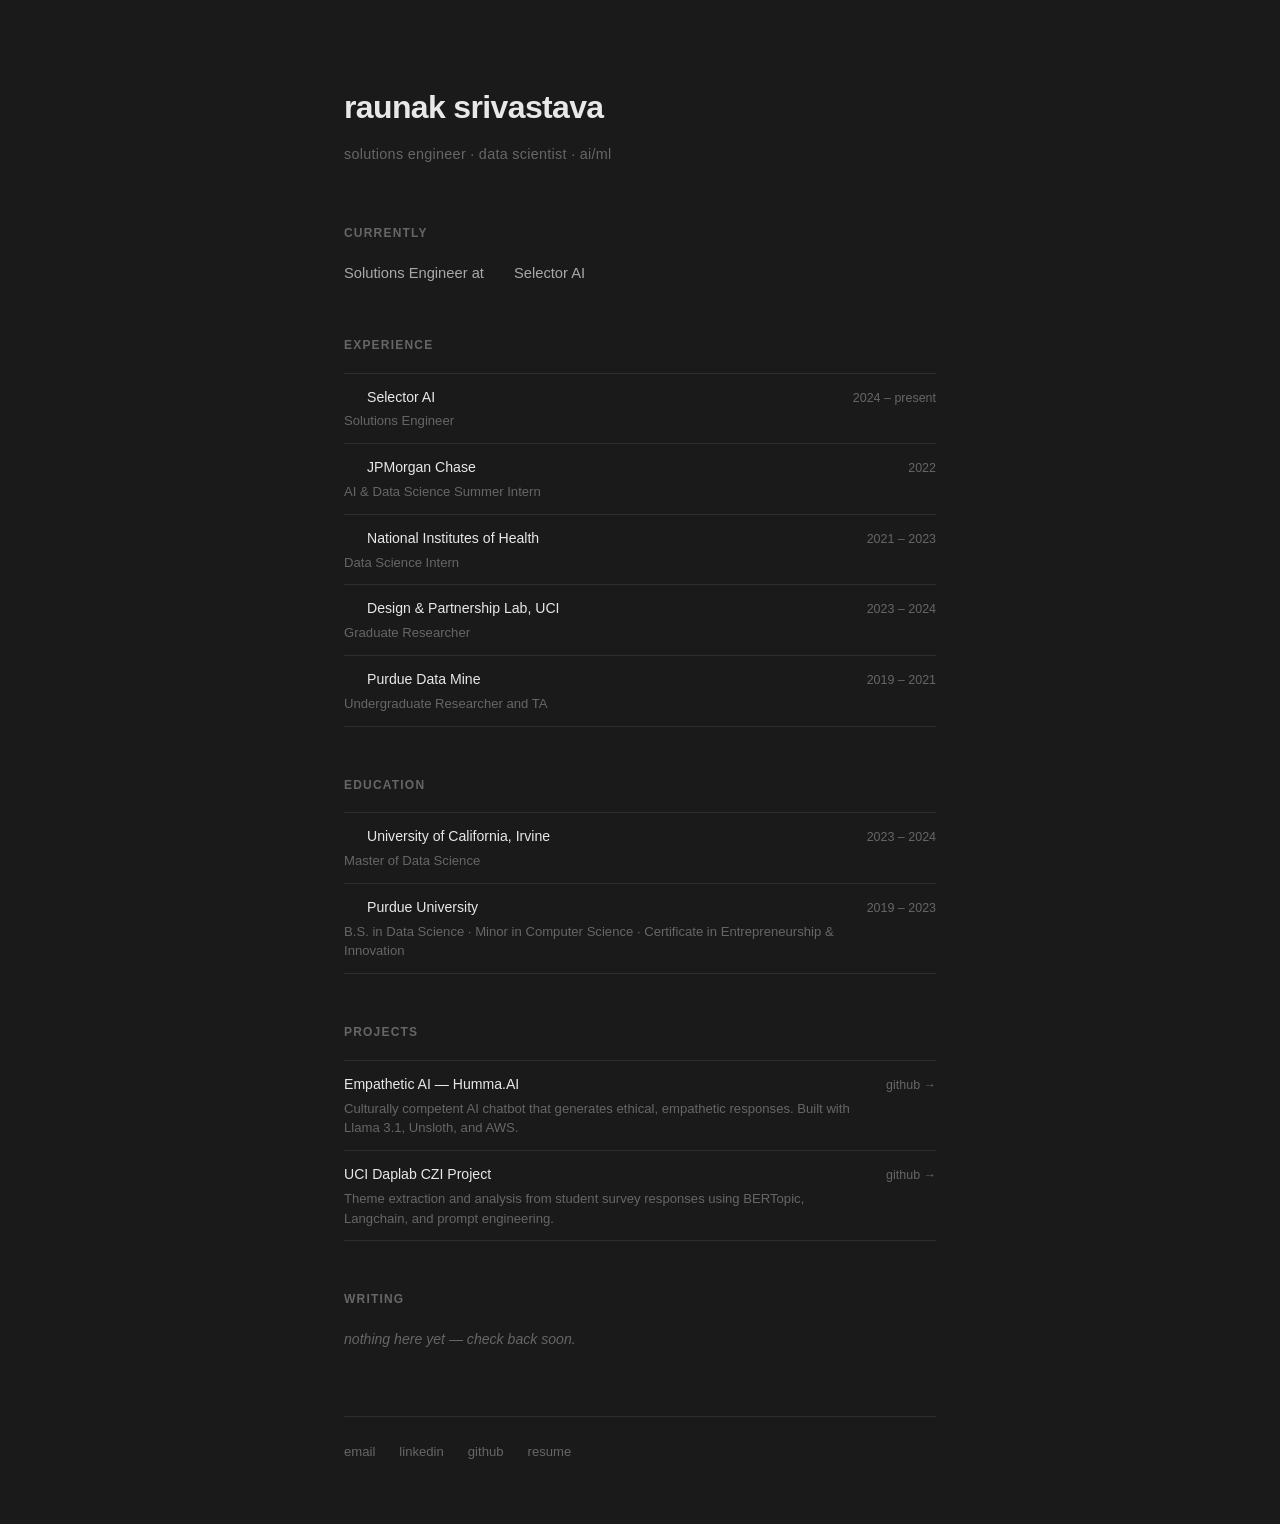
==== commit 349eee79: "add logos to site" ====
--- a/index.html
+++ b/index.html
@@ -16,8 +16,10 @@
 
     <section class="block">
       <p class="label">currently</p>
-      <p>
-        Solutions Engineer at <a href="https://selector.ai" target="_blank">Selector AI</a>
+      <p style="display:flex;align-items:center;gap:7px;">
+        <a href="https://selector.ai" target="_blank" class="currently-link" style="display:flex;align-items:center;gap:7px;text-decoration:none;color:inherit;">
+          Solutions Engineer at <img class="entry-logo" src="https://www.google.com/s2/favicons?domain=selector.ai&sz=64" alt="" /> Selector AI
+        </a>
       </p>
     </section>
 
@@ -26,53 +28,53 @@
       <div class="entries">
         <div class="entry">
           <div class="entry-left">
-            <span class="entry-title">
-              <img class="entry-logo" src="https://logo.clearbit.com/selector.ai" alt="" />
+            <a class="entry-title entry-title-link" href="https://selector.ai" target="_blank">
+              <img class="entry-logo" src="https://www.google.com/s2/favicons?domain=selector.ai&sz=64" alt="" />
               Selector AI
-            </span>
+            </a>
             <span class="entry-desc">Solutions Engineer</span>
           </div>
-          <span class="entry-date">2025 &ndash; present</span>
+          <span class="entry-date">2024 &ndash; present</span>
         </div>
         <div class="entry">
           <div class="entry-left">
-            <span class="entry-title">
-              <img class="entry-logo" src="https://logo.clearbit.com/jpmorganchase.com" alt="" />
+            <a class="entry-title entry-title-link" href="https://jpmorgan.com" target="_blank">
+              <img class="entry-logo" src="https://www.google.com/s2/favicons?domain=jpmorgan.com&sz=64" alt="" />
               JPMorgan Chase
-            </span>
+            </a>
             <span class="entry-desc">AI &amp; Data Science Summer Intern</span>
           </div>
           <span class="entry-date">2022</span>
         </div>
         <div class="entry">
           <div class="entry-left">
-            <span class="entry-title">
-              <img class="entry-logo" src="https://logo.clearbit.com/nih.gov" alt="" />
+            <a class="entry-title entry-title-link" href="https://nih.gov" target="_blank">
+              <img class="entry-logo" src="https://www.google.com/s2/favicons?domain=nih.gov&sz=64" alt="" />
               National Institutes of Health
-            </span>
+            </a>
             <span class="entry-desc">Data Science Intern</span>
           </div>
           <span class="entry-date">2021 &ndash; 2023</span>
         </div>
         <div class="entry">
           <div class="entry-left">
-            <span class="entry-title">
-              <img class="entry-logo" src="https://logo.clearbit.com/uci.edu" alt="" />
+            <a class="entry-title entry-title-link" href="https://daplab.ahnjune.com/" target="_blank">
+              <img class="entry-logo" src="https://www.google.com/s2/favicons?domain=uci.edu&sz=64" alt="" />
               Design &amp; Partnership Lab, UCI
-            </span>
+            </a>
             <span class="entry-desc">Graduate Researcher</span>
           </div>
           <span class="entry-date">2023 &ndash; 2024</span>
         </div>
         <div class="entry">
           <div class="entry-left">
-            <span class="entry-title">
-              <img class="entry-logo" src="https://logo.clearbit.com/purdue.edu" alt="" />
+            <a class="entry-title entry-title-link" href="https://datamine.purdue.edu" target="_blank">
+              <img class="entry-logo" src="https://www.google.com/s2/favicons?domain=purdue.edu&sz=64" alt="" />
               Purdue Data Mine
-            </span>
-            <span class="entry-desc">Undergraduate Researcher</span>
+            </a>
+            <span class="entry-desc">Undergraduate Researcher and TA</span>
           </div>
-          <span class="entry-date">2019 &ndash; 2023</span>
+          <span class="entry-date">2019 &ndash; 2021</span>
         </div>
       </div>
     </section>
@@ -82,20 +84,20 @@
       <div class="entries">
         <div class="entry">
           <div class="entry-left">
-            <span class="entry-title">
-              <img class="entry-logo" src="https://logo.clearbit.com/uci.edu" alt="" />
+            <a class="entry-title entry-title-link" href="https://uci.edu" target="_blank">
+              <img class="entry-logo" src="https://www.google.com/s2/favicons?domain=uci.edu&sz=64" alt="" />
               University of California, Irvine
-            </span>
+            </a>
             <span class="entry-desc">Master of Data Science</span>
           </div>
           <span class="entry-date">2023 &ndash; 2024</span>
         </div>
         <div class="entry">
           <div class="entry-left">
-            <span class="entry-title">
-              <img class="entry-logo" src="https://logo.clearbit.com/purdue.edu" alt="" />
+            <a class="entry-title entry-title-link" href="https://purdue.edu" target="_blank">
+              <img class="entry-logo" src="https://www.google.com/s2/favicons?domain=purdue.edu&sz=64" alt="" />
               Purdue University
-            </span>
+            </a>
             <span class="entry-desc">B.S. in Data Science &middot; Minor in Computer Science &middot; Certificate in Entrepreneurship &amp; Innovation</span>
           </div>
           <span class="entry-date">2019 &ndash; 2023</span>
--- a/style.css
+++ b/style.css
@@ -122,6 +122,22 @@
   flex-shrink: 0;
 }
 
+.currently-link:hover {
+  text-decoration: underline;
+  text-underline-offset: 3px;
+}
+
+.entry-title-link {
+  text-decoration: none;
+  color: var(--text);
+}
+
+.entry-title-link:hover {
+  color: var(--link-hover);
+  text-decoration: underline;
+  text-underline-offset: 3px;
+}
+
 .entry-desc {
   font-size: 0.82rem;
   color: var(--muted);
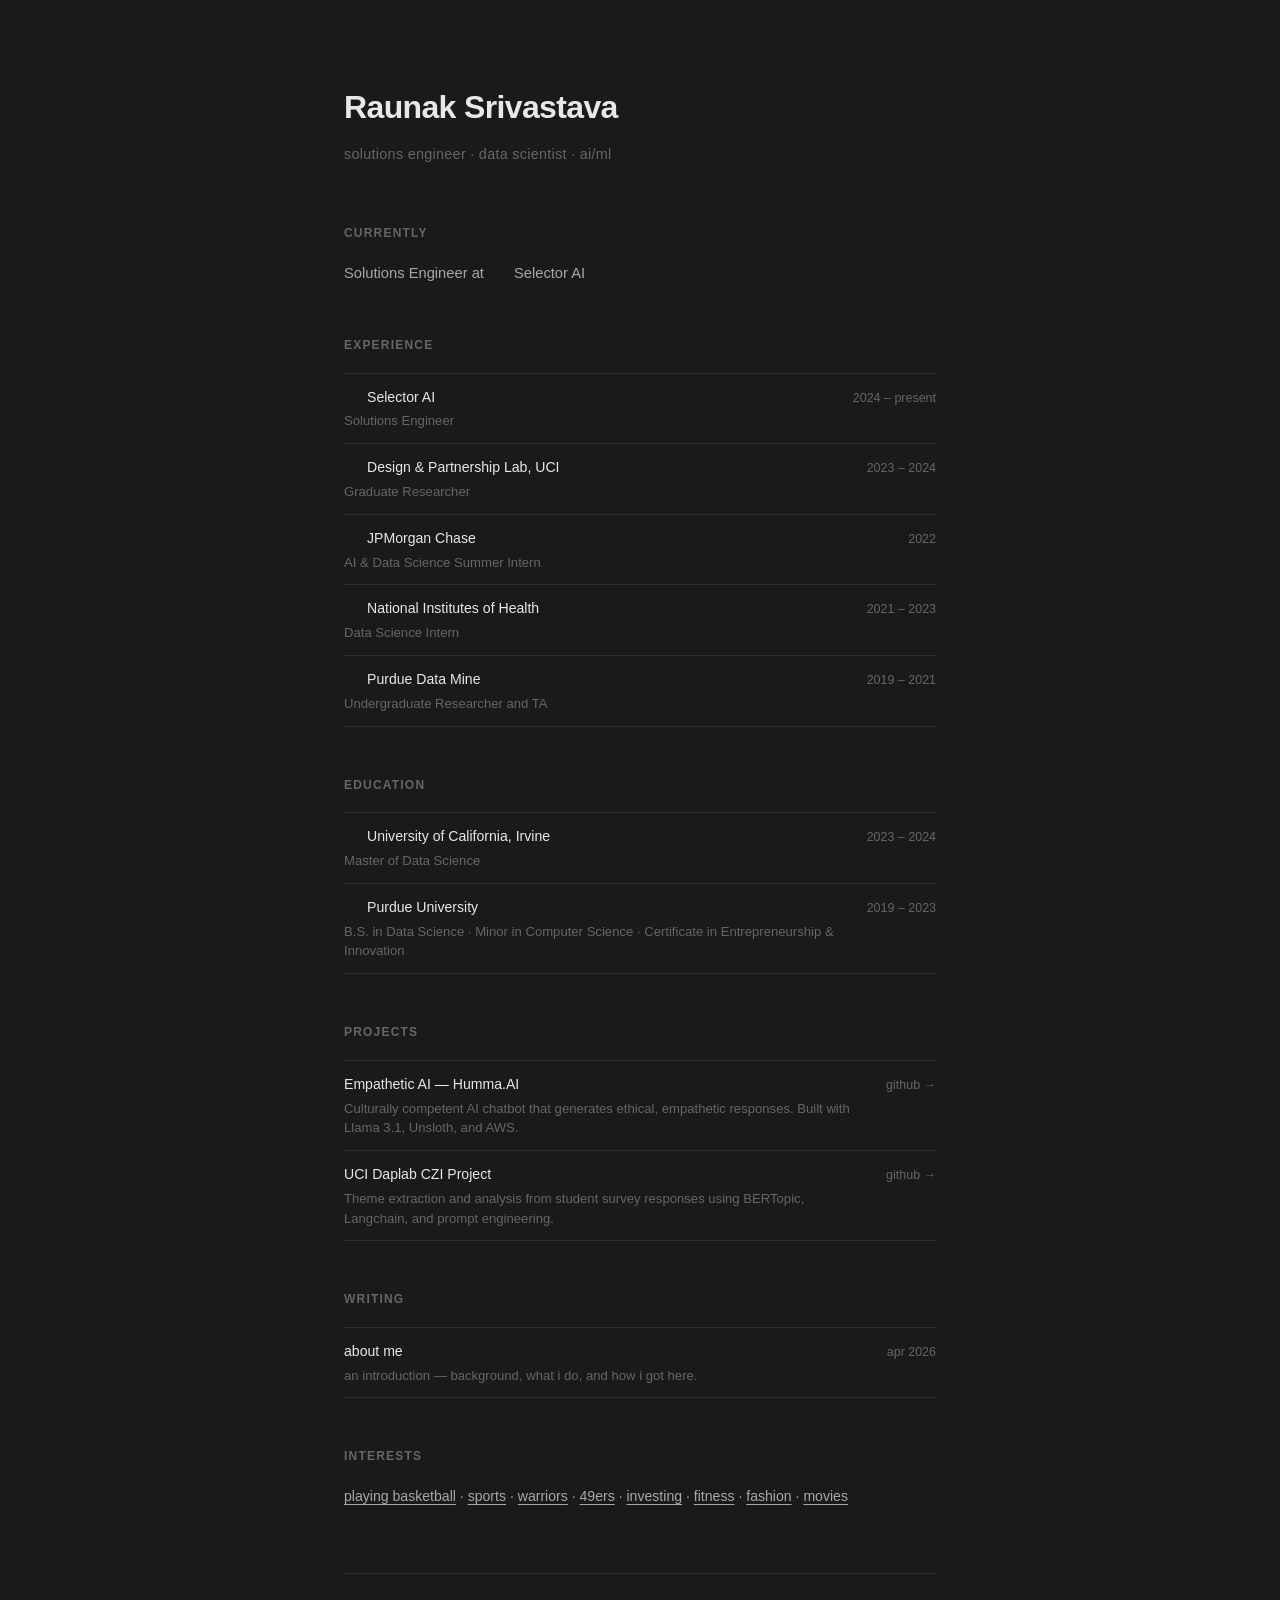
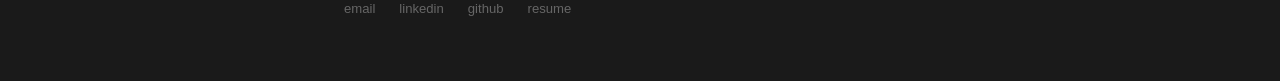
==== commit 5d4ae7d6: "about me article" ====
--- a/index.html
+++ b/index.html
@@ -10,7 +10,7 @@
   <main>
 
     <section class="hero">
-      <h1>raunak srivastava</h1>
+      <h1>Raunak Srivastava</h1>
       <p class="tagline">solutions engineer &middot; data scientist &middot; ai/ml</p>
     </section>
 
@@ -38,6 +38,16 @@
         </div>
         <div class="entry">
           <div class="entry-left">
+            <a class="entry-title entry-title-link" href="https://daplab.ahnjune.com/" target="_blank">
+              <img class="entry-logo" src="https://www.google.com/s2/favicons?domain=uci.edu&sz=64" alt="" />
+              Design &amp; Partnership Lab, UCI
+            </a>
+            <span class="entry-desc">Graduate Researcher</span>
+          </div>
+          <span class="entry-date">2023 &ndash; 2024</span>
+        </div>
+        <div class="entry">
+          <div class="entry-left">
             <a class="entry-title entry-title-link" href="https://jpmorgan.com" target="_blank">
               <img class="entry-logo" src="https://www.google.com/s2/favicons?domain=jpmorgan.com&sz=64" alt="" />
               JPMorgan Chase
@@ -55,16 +65,6 @@
             <span class="entry-desc">Data Science Intern</span>
           </div>
           <span class="entry-date">2021 &ndash; 2023</span>
-        </div>
-        <div class="entry">
-          <div class="entry-left">
-            <a class="entry-title entry-title-link" href="https://daplab.ahnjune.com/" target="_blank">
-              <img class="entry-logo" src="https://www.google.com/s2/favicons?domain=uci.edu&sz=64" alt="" />
-              Design &amp; Partnership Lab, UCI
-            </a>
-            <span class="entry-desc">Graduate Researcher</span>
-          </div>
-          <span class="entry-date">2023 &ndash; 2024</span>
         </div>
         <div class="entry">
           <div class="entry-left">
@@ -134,7 +134,29 @@
 
     <section class="block">
       <p class="label">writing</p>
-      <p class="muted">nothing here yet &mdash; check back soon.</p>
+      <div class="entries">
+        <div class="entry">
+          <div class="entry-left">
+            <a class="entry-title entry-title-link" href="blogs/about.html">about me</a>
+            <span class="entry-desc">an introduction &mdash; background, what i do, and how i got here.</span>
+          </div>
+          <span class="entry-date">apr 2026</span>
+        </div>
+      </div>
+    </section>
+
+    <section class="block" id="interests">
+      <p class="label">interests</p>
+      <p class="accent-text">
+        <a href="https://www.24hourfitness.com/" target="_blank">playing basketball</a> &middot;
+        <a href="https://www.espn.com/" target="_blank">sports</a> &middot;
+        <a href="https://www.youtube.com/watch?v=nKduGl2A1bk" target="_blank">warriors</a> &middot;
+        <a href="https://www.49ers.com/news/49ers-announce-trade-for-running-back-christian-mccaffrey-panthers-nfl" target="_blank">49ers</a> &middot;
+        <a href="https://www.sofi.com/invite/invest?gcp=9e5aa32b-6f8f-4096-8ae2-b0048e4b0160&isAliasGcp=false" target="_blank">investing</a> &middot;
+        <a href="https://www.24hourfitness.com/" target="_blank">fitness</a> &middot;
+        <a href="https://time.com/6269278/jordan-1-sneaker-air-legacy/" target="_blank">fashion</a> &middot;
+        <a href="https://www.pixar.com/cars" target="_blank">movies</a>
+      </p>
     </section>
 
     <footer>
--- a/style.css
+++ b/style.css
@@ -164,6 +164,23 @@
   color: var(--link-hover);
 }
 
+/* ── Accent text ── */
+.accent-text {
+  font-size: 0.88rem !important;
+  color: var(--accent) !important;
+  line-height: 1.8;
+}
+
+.accent-text a {
+  color: var(--accent);
+  text-decoration: underline;
+  text-underline-offset: 3px;
+}
+
+.accent-text a:hover {
+  color: var(--link-hover);
+}
+
 /* ── Muted text ── */
 .muted {
   color: var(--muted) !important;
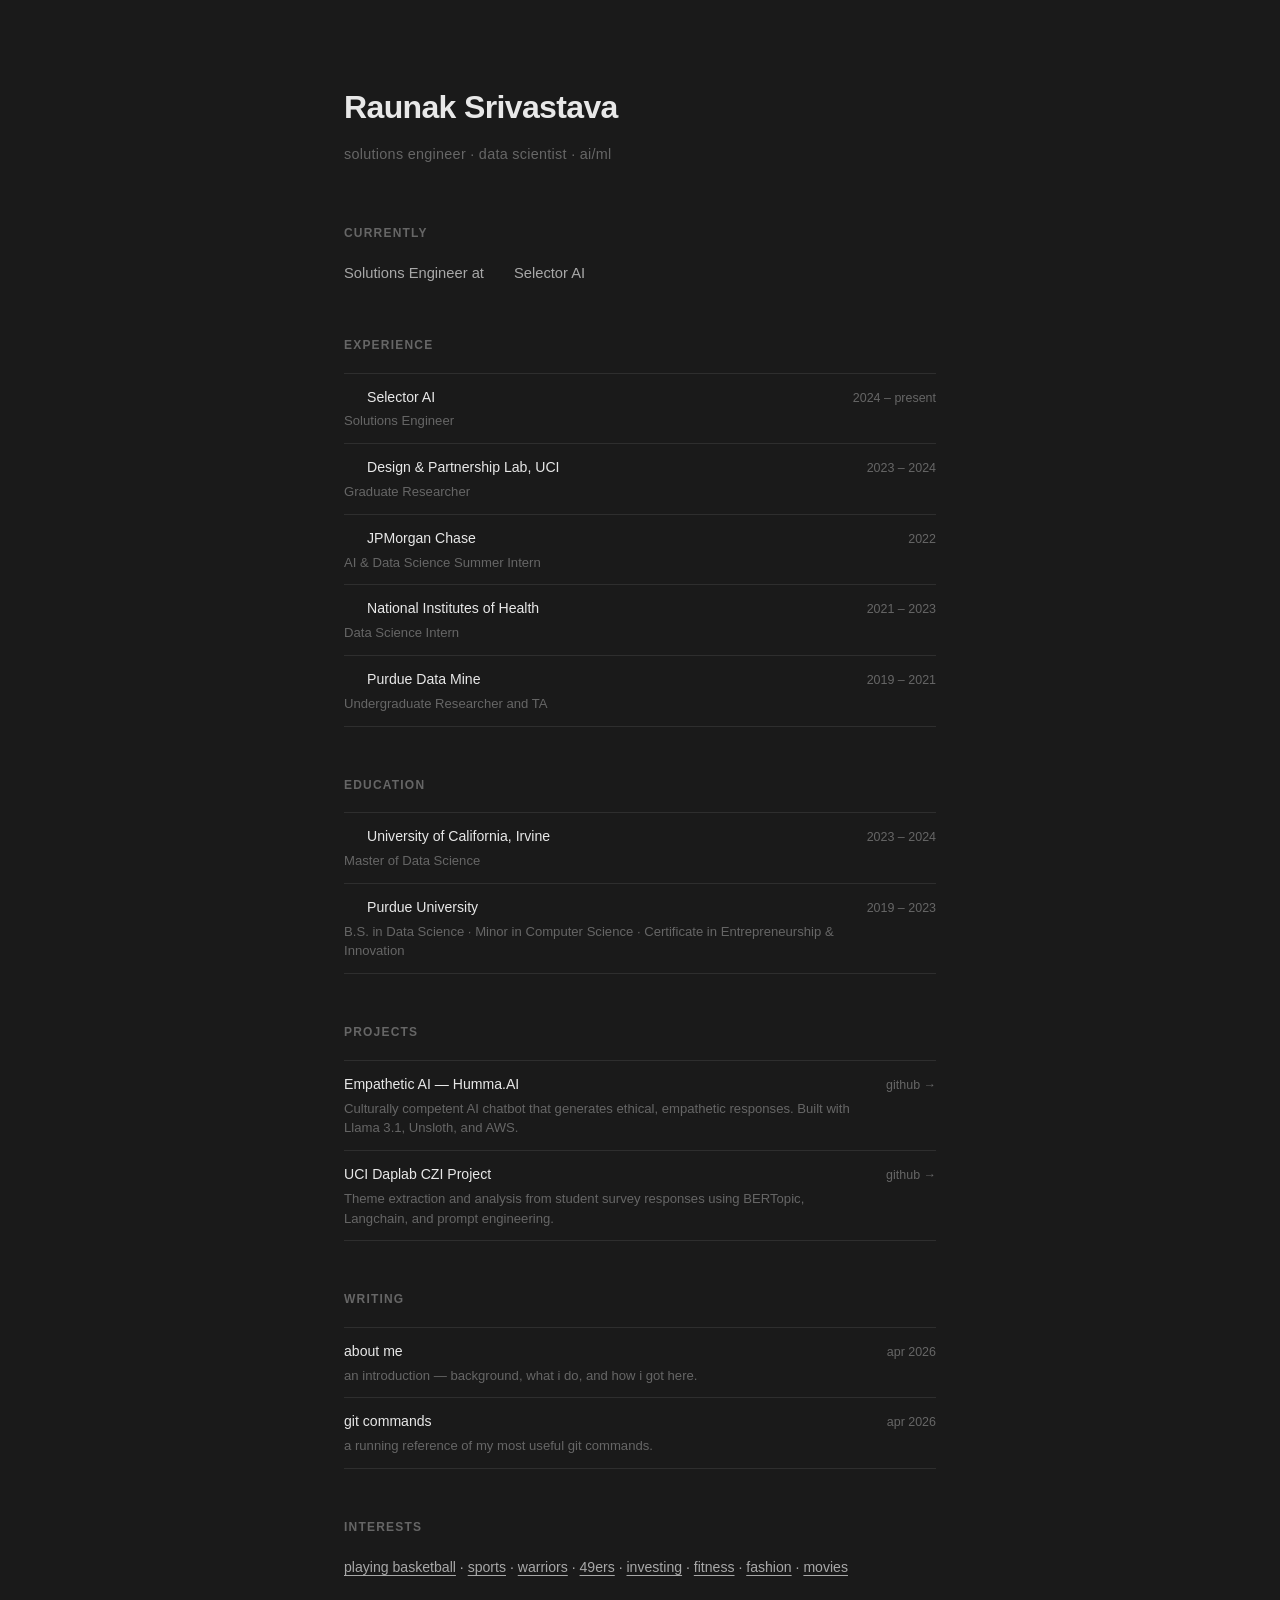
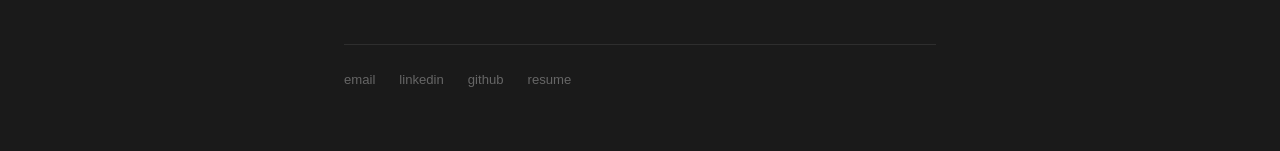
==== commit a449a0bd: "adding running ref of most useful git commands" ====
--- a/index.html
+++ b/index.html
@@ -142,6 +142,13 @@
           </div>
           <span class="entry-date">apr 2026</span>
         </div>
+        <div class="entry">
+          <div class="entry-left">
+            <a class="entry-title entry-title-link" href="blogs/git-commands.html">git commands</a>
+            <span class="entry-desc">a running reference of my most useful git commands.</span>
+          </div>
+          <span class="entry-date">apr 2026</span>
+        </div>
       </div>
     </section>
 
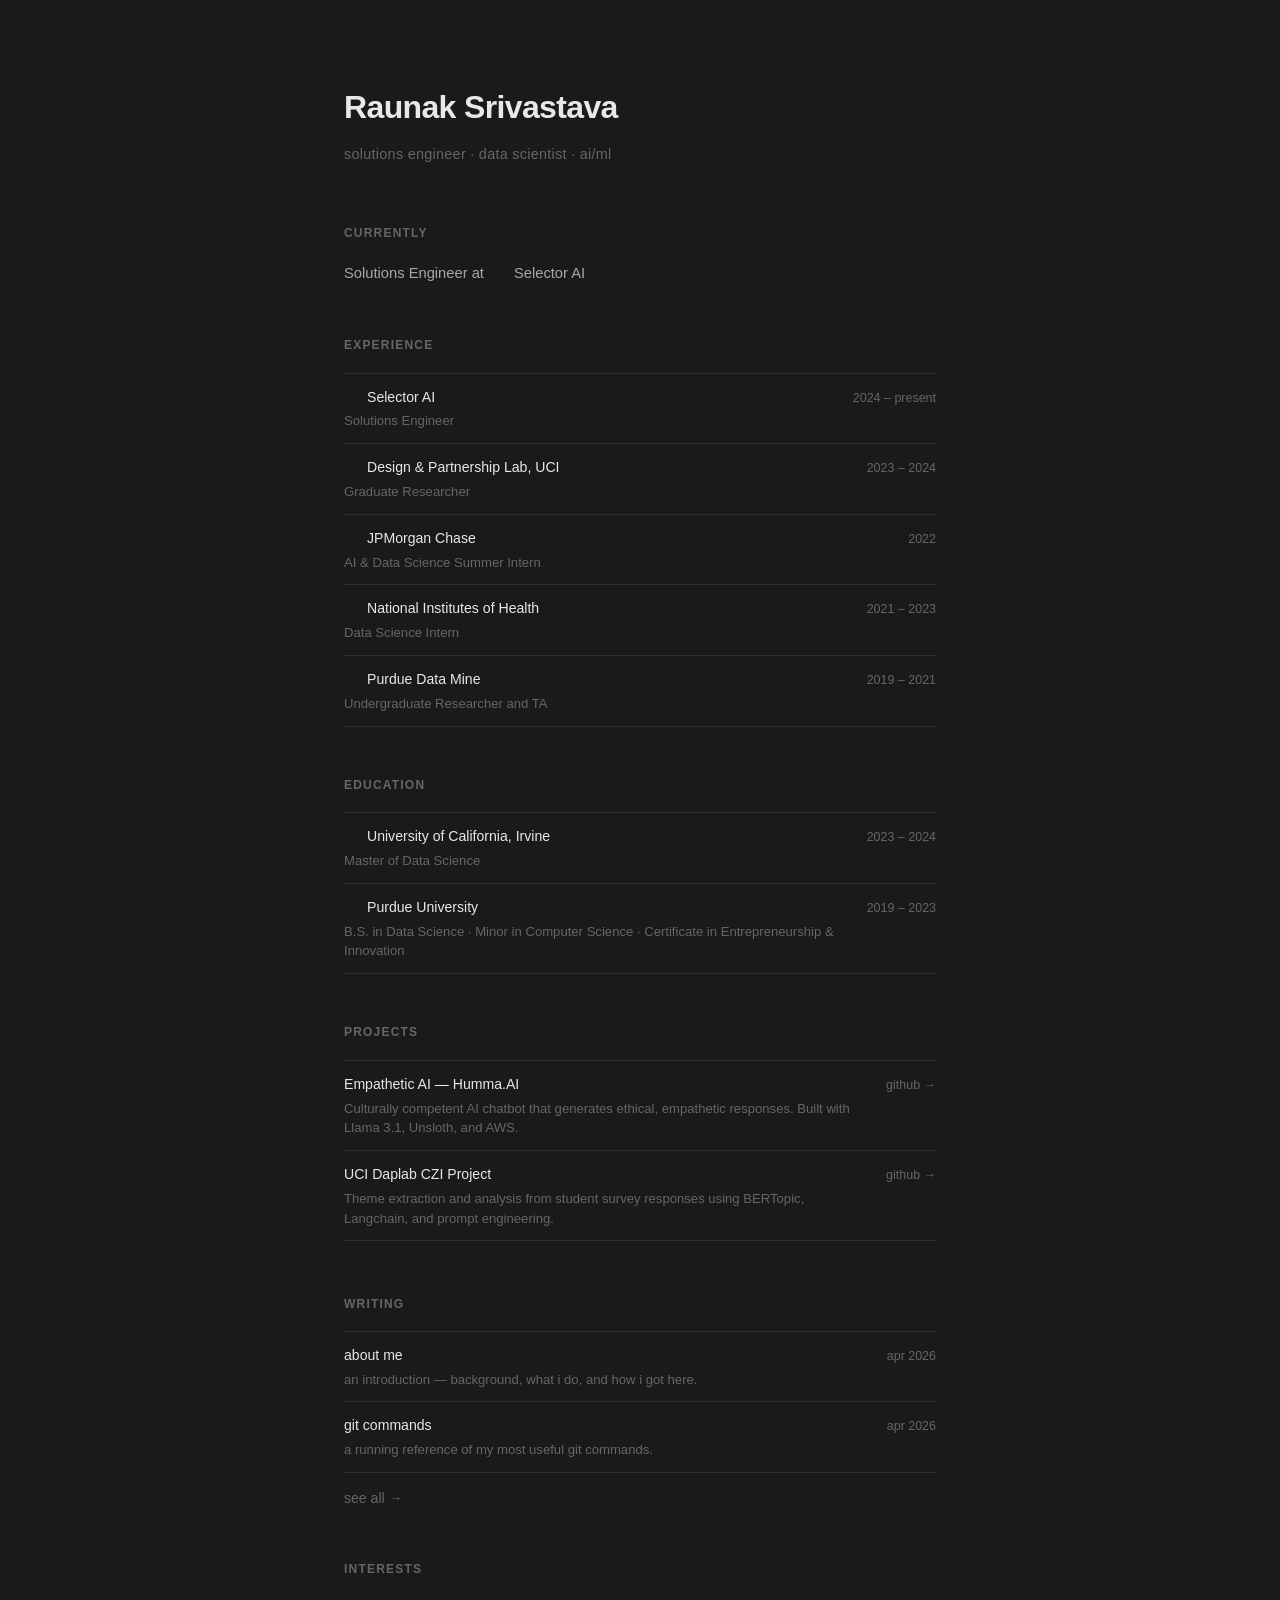
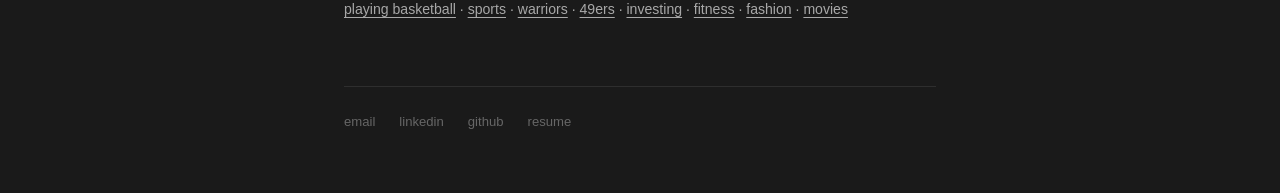
==== commit 800a51cb: "adding library for writing" ====
--- a/index.html
+++ b/index.html
@@ -133,7 +133,7 @@
     </section>
 
     <section class="block">
-      <p class="label">writing</p>
+      <a href="writing.html" class="label label-link">writing</a>
       <div class="entries">
         <div class="entry">
           <div class="entry-left">
@@ -150,6 +150,7 @@
           <span class="entry-date">apr 2026</span>
         </div>
       </div>
+      <a href="writing.html" class="see-more">see all &rarr;</a>
     </section>
 
     <section class="block" id="interests">
--- a/style.css
+++ b/style.css
@@ -69,6 +69,22 @@
   margin-bottom: 12px;
 }
 
+.label-link {
+  display: inline-block;
+  font-size: 0.75rem;
+  font-weight: 600;
+  text-transform: uppercase;
+  letter-spacing: 0.1em;
+  color: var(--muted);
+  text-decoration: none;
+  margin-bottom: 16px;
+  transition: color 0.15s ease;
+}
+
+.label-link:hover {
+  color: var(--link-hover);
+}
+
 .label {
   font-size: 0.75rem !important;
   font-weight: 600;
@@ -181,6 +197,33 @@
   color: var(--link-hover);
 }
 
+/* ── See more ── */
+.back-home {
+  display: inline-block;
+  font-size: 0.82rem;
+  color: var(--muted);
+  text-decoration: none;
+  margin-bottom: 32px;
+  transition: color 0.15s ease;
+}
+
+.back-home:hover {
+  color: var(--link-hover);
+}
+
+.see-more {
+  display: inline-block;
+  margin-top: 14px;
+  font-size: 0.88rem;
+  color: var(--muted);
+  text-decoration: none;
+  transition: color 0.15s ease;
+}
+
+.see-more:hover {
+  color: var(--link-hover);
+}
+
 /* ── Muted text ── */
 .muted {
   color: var(--muted) !important;
